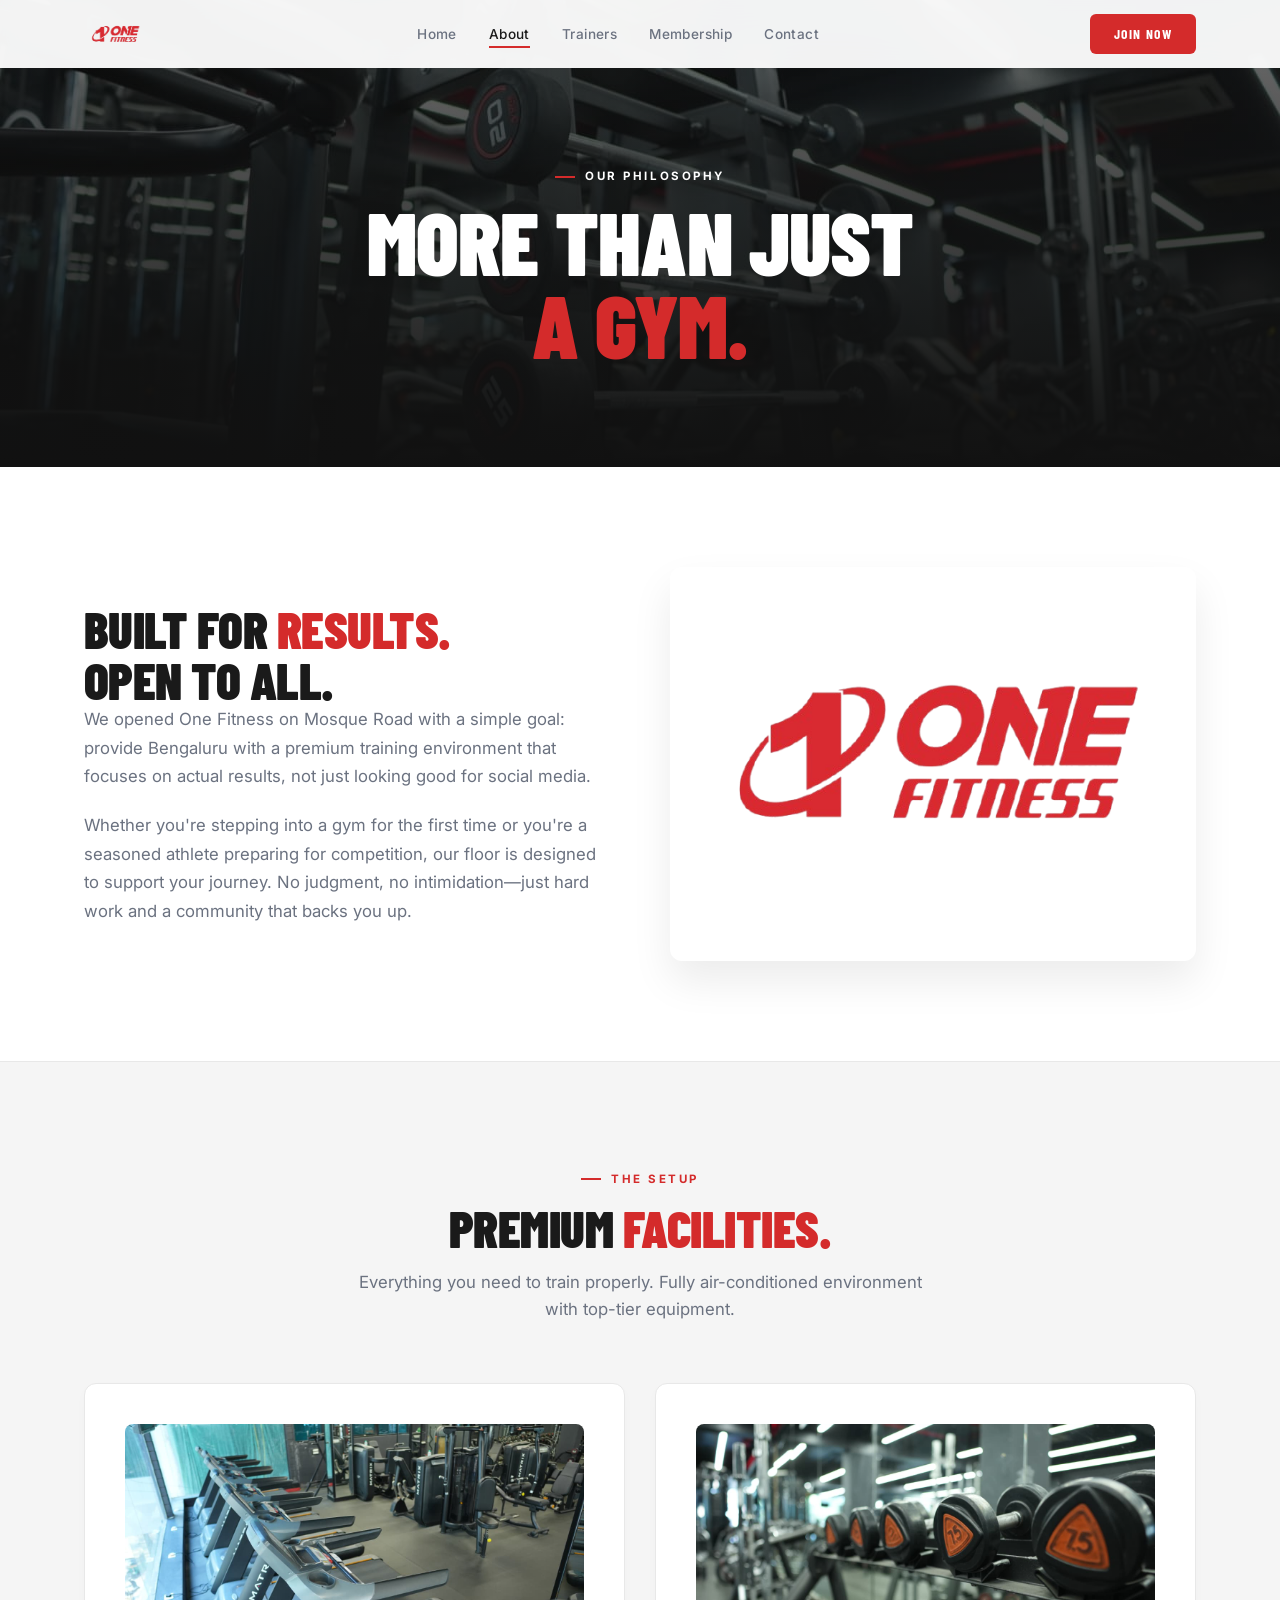
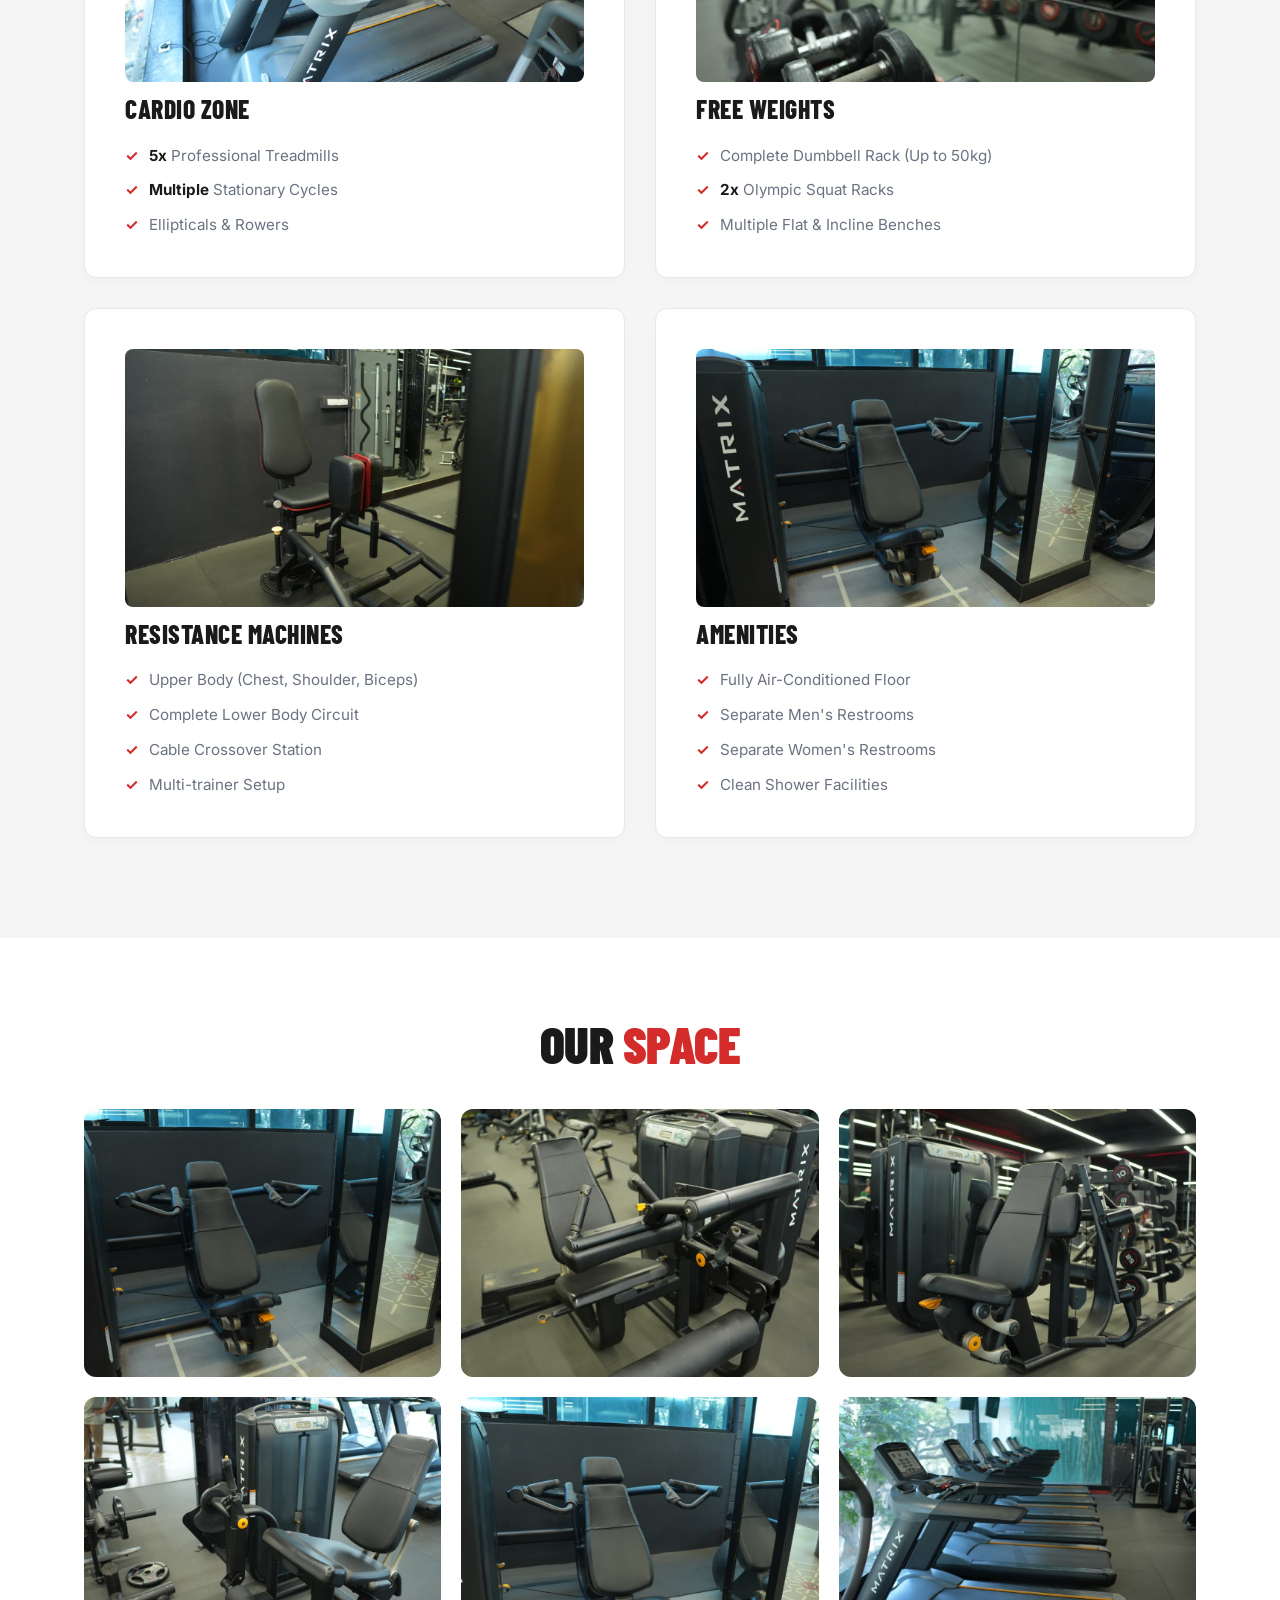
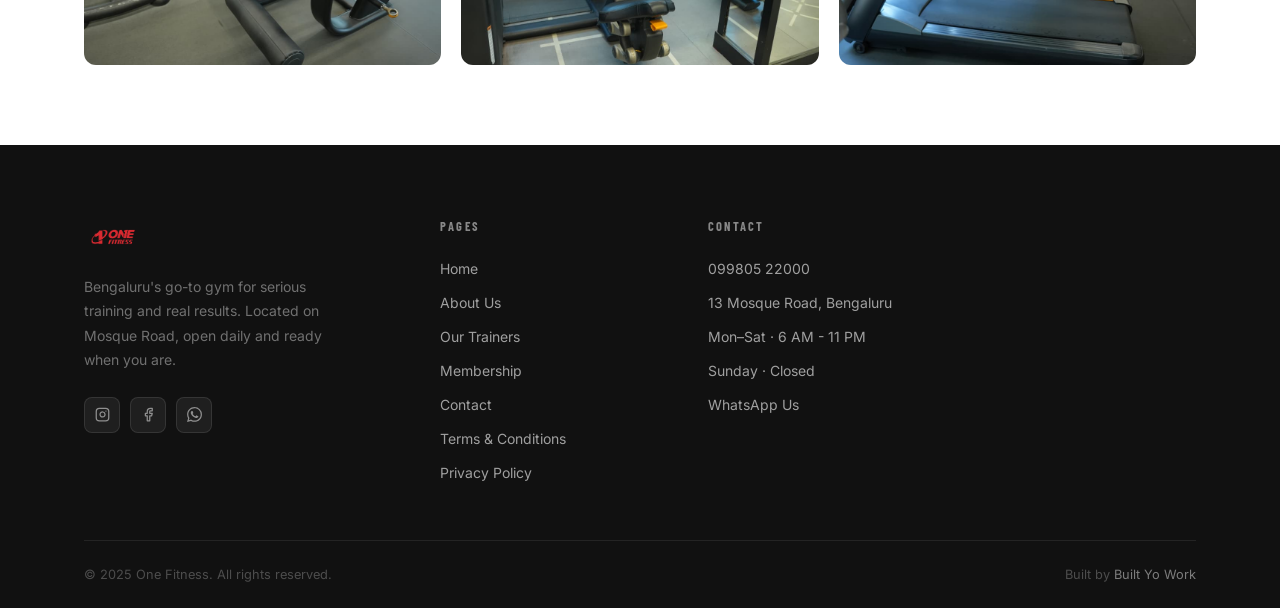
==== about.html @ 6c9a1d8f "first commit" ====
<!DOCTYPE html>
<html lang="en">
<head>
  <meta charset="UTF-8">
  <meta name="viewport" content="width=device-width, initial-scale=1.0">
  <title>About Us | One Fitness – Bengaluru</title>
  <link rel="icon" type="image/webp" href="images/logo.webp">
  <meta name="description" content="Learn more about One Fitness on Mosque Road. Explore our facilities, equipment, and philosophy.">
  
  <link rel="preconnect" href="https://fonts.googleapis.com">
  <link rel="preconnect" href="https://fonts.gstatic.com" crossorigin>
  <link href="https://fonts.googleapis.com/css2?family=Barlow+Condensed:ital,wght@0,400;0,600;0,700;0,800;0,900;1,700&family=Inter:wght@300;400;500;600;700&display=swap" rel="stylesheet">
  <link rel="stylesheet" href="style.css">
  <link rel="stylesheet" href="style_pages.css">
</head>
<body>

<!-- Header injected by components.js -->
<div id="header-root"></div>

<!-- ── PAGE HERO ──────────────────────────────────────────── -->
<section class="page-hero" aria-label="About Us Hero">
  <div class="page-hero-bg" style="background-image: url('images/hero4.jpeg');"></div>
  <div class="page-hero-scrim"></div>
  <div class="wrap page-hero-content">
    <p class="section-eyebrow reveal" style="color: #fff;">Our Philosophy</p>
    <h1 class="page-title reveal reveal-delay-1">More Than Just<br><em>A Gym.</em></h1>
  </div>
</section>

<!-- ── ABOUT INTRO ────────────────────────────────────────── -->
<section class="about-intro">
  <div class="wrap about-intro-grid">
    <div class="about-intro-text reveal">
      <h2 class="section-title">Built for <em>Results.</em><br>Open to All.</h2>
      <p>We opened One Fitness on Mosque Road with a simple goal: provide Bengaluru with a premium training environment that focuses on actual results, not just looking good for social media.</p>
      <p>Whether you're stepping into a gym for the first time or you're a seasoned athlete preparing for competition, our floor is designed to support your journey. No judgment, no intimidation—just hard work and a community that backs you up.</p>
    </div>
    <div class="about-intro-image reveal reveal-delay-1">
      <div class="image-frame">
        <img src="images/logowithoutbg.png" alt="cycle">
         
        <!-- <div style="width: 100%; height: 100%; background: var(--gray); border-radius: 12px; display:flex; align-items:center; justify-content:center; color:var(--muted);">
           [ Gym Image Placeholder ]
        </div> -->
      </div>
    </div>
  </div>
</section>

<!-- ── FACILITIES & EQUIPMENT ─────────────────────────────── -->
<section class="facilities-section">
  <div class="wrap">
    <div class="facilities-header text-center reveal">
      <p class="section-eyebrow" style="justify-content:center;">The Setup</p>
      <h2 class="section-title">Premium <em>Facilities.</em></h2>
      <p class="sub-text">Everything you need to train properly. Fully air-conditioned environment with top-tier equipment.</p>
    </div>

    <div class="equipment-grid">
      <!-- Cardio -->
      <div class="equipment-category reveal">
        <!-- <div class="eq-icon">🏃</div> -->
        <img src="images/treadmil.jpeg" alt="treadmill" style="width:100%; border-radius:8px; margin-bottom:8px;">
        <h3>Cardio Zone</h3>
        <ul class="eq-list">
          <li><strong>5x</strong> Professional Treadmills</li>
          <li><strong>Multiple</strong> Stationary Cycles</li>
          <li>Ellipticals &amp; Rowers</li>
        </ul>
      </div>

      <!-- Free Weights -->
      <div class="equipment-category reveal reveal-delay-1">
        <!-- <div class="eq-icon">🏋️</div> -->
        <img src="images/heroimg2.jpeg" alt="dumbbell" style="width:100%; border-radius:8px; margin-bottom:8px;">
        <h3>Free Weights</h3>
        <ul class="eq-list">
          <li>Complete Dumbbell Rack (Up to 50kg)</li>
          <li><strong>2x</strong> Olympic Squat Racks</li>
          <li>Multiple Flat &amp; Incline Benches</li>
        </ul>
      </div>

      <!-- Machines -->
      <div class="equipment-category reveal reveal-delay-2">
        <!-- <div class="eq-icon">⚙️</div> -->
        <img src="images/machin1.jpeg" alt="machines" style="width:100%; border-radius:8px; margin-bottom:8px;">
        <h3>Resistance Machines</h3>
        <ul class="eq-list">
          <li>Upper Body (Chest, Shoulder, Biceps)</li>
          <li>Complete Lower Body Circuit</li>
          <li>Cable Crossover Station</li>
          <li>Multi-trainer Setup</li>
        </ul>
      </div>

      <!-- Amenities -->
      <div class="equipment-category reveal reveal-delay-3">
        <!-- <div class="eq-icon">🚿</div> -->
        <img src="images/machine2.jpeg" alt="shower" style="width:100%; border-radius:8px; margin-bottom:8px;">
        <h3>Amenities</h3>
        <ul class="eq-list">
          <li>Fully Air-Conditioned Floor</li>
          <li>Separate Men's Restrooms</li>
          <li>Separate Women's Restrooms</li>
          <li>Clean Shower Facilities</li>
        </ul>
      </div>
    </div>
  </div>
</section>

<!-- ── GALLERY ────────────────────────────────────────────── -->
<section class="gallery-section">
  <div class="wrap text-center">
    <h2 class="section-title reveal">Our <em>Space</em></h2>
    <div class="gallery-grid">
       <div class="gallery-item reveal"><img src="images/machine2.jpeg" alt="Gallery Photo"></div>
       <div class="gallery-item reveal reveal-delay-1"><img src="images/machine3.jpeg" alt="Gallery Photo"></div>
       <div class="gallery-item reveal reveal-delay-2"><img src="images/machine4.jpeg" alt="Gallery Photo"></div>
       <div class="gallery-item reveal"><img src="images/machine5.jpeg" alt="Gallery Photo"></div>
       <div class="gallery-item reveal reveal-delay-1"><img src="images/WhatsApp Image 2026-04-28 at 4.18.07 PM (1).jpeg" alt="Gallery Photo"></div>
       <div class="gallery-item reveal reveal-delay-2"><img src="images/WhatsApp Image 2026-04-28 at 4.18.08 PM (3).jpeg" alt="Gallery Photo"></div>
    </div>
  </div>
</section>

<!-- Footer injected by components.js -->
<div id="footer-root"></div>

<script src="js/components.js"></script>
</body>
</html>
---- style.css ----
/* ============================================================
   ONE FITNESS — MAIN STYLESHEET
   Clean · Modern · White & Red
   ============================================================ */

/* ── Reset ──────────────────────────────────────────────────── */
*, *::before, *::after { box-sizing: border-box; margin: 0; padding: 0; }
html { scroll-behavior: smooth; -webkit-text-size-adjust: 100%; }
body {
  font-family: 'Inter', sans-serif;
  background: #fff;
  color: #1a1a1a;
  font-size: 16px;
  line-height: 1.5;
  -webkit-font-smoothing: antialiased;
  overflow-x: hidden;
}
img { display: block; max-width: 100%; height: auto; }
a   { color: inherit; text-decoration: none; }

/* ── Design Tokens ──────────────────────────────────────────── */
:root {
  --red:       #D42B2B;
  --red-dark:  #A41E1E;
  --red-light: #FFEAEA;
  --red-muted: rgba(212,43,43,0.08);
  --black:     #111111;
  --dark:      #1A1A1A;
  --gray:      #F5F5F5;
  --border:    #E8E8E8;
  --text:      #1A1A1A;
  --muted:     #6B7280;
  --white:     #FFFFFF;
  --g: clamp(20px, 5vw, 64px);
}

/* ── Utility ────────────────────────────────────────────────── */
.wrap {
  max-width: 1240px;
  margin-inline: auto;
  padding-inline: var(--g);
}

.section-eyebrow {
  display: inline-flex;
  align-items: center;
  gap: 10px;
  font-size: 0.72rem;
  font-weight: 700;
  letter-spacing: 0.22em;
  text-transform: uppercase;
  color: var(--red);
  margin-bottom: 14px;
}
.section-eyebrow::before {
  content: '';
  display: block;
  width: 20px; height: 2px;
  background: var(--red);
  flex-shrink: 0;
}

.section-title {
  font-family: 'Barlow Condensed', sans-serif;
  font-size: clamp(2rem, 4.5vw, 3.2rem);
  font-weight: 900;
  text-transform: uppercase;
  line-height: 1;
  letter-spacing: -0.01em;
  color: var(--dark);
}
.section-title em {
  font-style: normal;
  color: var(--red);
}

/* ── Buttons ─────────────────────────────────────────────────── */
.btn-primary {
  display: inline-flex;
  align-items: center;
  gap: 8px;
  background: var(--red);
  color: #fff;
  font-family: 'Barlow Condensed', sans-serif;
  font-size: 0.95rem;
  font-weight: 700;
  letter-spacing: 0.1em;
  text-transform: uppercase;
  padding: 14px 34px;
  border-radius: 6px;
  border: none;
  cursor: pointer;
  transition: background 0.2s, transform 0.15s, box-shadow 0.2s;
}
.btn-primary:hover {
  background: var(--red-dark);
  transform: translateY(-2px);
  box-shadow: 0 8px 24px rgba(212,43,43,0.3);
}

.btn-outline {
  display: inline-flex;
  align-items: center;
  gap: 8px;
  background: transparent;
  color: var(--dark);
  font-family: 'Barlow Condensed', sans-serif;
  font-size: 0.95rem;
  font-weight: 700;
  letter-spacing: 0.1em;
  text-transform: uppercase;
  padding: 13px 32px;
  border-radius: 6px;
  border: 2px solid var(--border);
  cursor: pointer;
  transition: border-color 0.2s, color 0.2s, transform 0.15s;
}
.btn-outline:hover {
  border-color: var(--dark);
  transform: translateY(-2px);
}

.btn-outline-white {
  display: inline-flex;
  align-items: center;
  gap: 8px;
  background: transparent;
  color: #fff;
  font-family: 'Barlow Condensed', sans-serif;
  font-size: 0.95rem;
  font-weight: 700;
  letter-spacing: 0.1em;
  text-transform: uppercase;
  padding: 13px 32px;
  border-radius: 6px;
  border: 2px solid rgba(255,255,255,0.4);
  cursor: pointer;
  transition: border-color 0.2s, background 0.2s, transform 0.15s;
}
.btn-outline-white:hover {
  border-color: #fff;
  background: rgba(255,255,255,0.1);
  transform: translateY(-2px);
}

/* ══════════════════════════════════════════════════════════════
   HEADER / NAV
══════════════════════════════════════════════════════════════ */
.site-header {
  position: fixed;
  top: 0; left: 0; right: 0;
  z-index: 100;
  height: 68px;
  background: rgba(255,255,255,0.95);
  backdrop-filter: blur(16px);
  -webkit-backdrop-filter: blur(16px);
  border-bottom: 1px solid transparent;
  transition: border-color 0.3s, box-shadow 0.3s;
}
.site-header.scrolled {
  border-bottom-color: var(--border);
  box-shadow: 0 2px 20px rgba(0,0,0,0.06);
}

.nav-inner {
  display: flex;
  align-items: center;
  height: 68px;
  gap: 40px;
}

.logo-wrap {
  display: flex;
  align-items: center;
  text-decoration: none;
  flex-shrink: 0;
}
.logo-wrap img {
  height: 44px;
  width: auto;
}
/* Fallback text logo if image missing */
.logo-text {
  font-family: 'Barlow Condensed', sans-serif;
  font-size: 1.5rem;
  font-weight: 900;
  letter-spacing: 0.04em;
  text-transform: uppercase;
  color: var(--dark);
}
.logo-text span { color: var(--red); }

.nav-links {
  display: flex;
  align-items: center;
  gap: 32px;
  flex: 1;
  justify-content: center;
}
.nav-links a {
  font-size: 0.85rem;
  font-weight: 500;
  color: var(--muted);
  letter-spacing: 0.03em;
  transition: color 0.2s;
  position: relative;
}
.nav-links a::after {
  content: '';
  position: absolute;
  bottom: -4px; left: 0; right: 0;
  height: 2px;
  background: var(--red);
  transform: scaleX(0);
  transform-origin: center;
  transition: transform 0.25s;
}
.nav-links a:hover,
.nav-links a.active { color: var(--dark); }
.nav-links a.active::after,
.nav-links a:hover::after { transform: scaleX(1); }

.nav-cta {
  flex-shrink: 0;
  font-size: 0.85rem;
  padding: 10px 24px;
}

/* Hamburger */
.hamburger {
  display: none;
  flex-direction: column;
  gap: 5px;
  background: none;
  border: none;
  cursor: pointer;
  padding: 6px;
  margin-left: auto;
}
.hamburger span {
  display: block;
  width: 24px; height: 2px;
  background: var(--dark);
  border-radius: 2px;
  transition: transform 0.3s, opacity 0.3s;
}
.hamburger.open span:nth-child(1) { transform: translateY(7px) rotate(45deg); }
.hamburger.open span:nth-child(2) { opacity: 0; transform: scaleX(0); }
.hamburger.open span:nth-child(3) { transform: translateY(-7px) rotate(-45deg); }

/* Mobile menu */
.mobile-menu {
  position: fixed;
  inset: 68px 0 0 0;
  background: #fff;
  z-index: 99;
  display: flex;
  flex-direction: column;
  padding: 32px var(--g);
  gap: 0;
  transform: translateX(100%);
  transition: transform 0.35s cubic-bezier(0.4,0,0.2,1);
  border-top: 1px solid var(--border);
}
.mobile-menu.open { transform: translateX(0); }

.mobile-menu a {
  font-family: 'Barlow Condensed', sans-serif;
  font-size: 2rem;
  font-weight: 800;
  letter-spacing: 0.05em;
  text-transform: uppercase;
  color: var(--dark);
  padding: 14px 0;
  border-bottom: 1px solid var(--border);
  transition: color 0.2s;
}
.mobile-menu a:hover { color: var(--red); }
.mobile-menu a:last-child { border-bottom: none; }
.mobile-menu .mob-cta {
  margin-top: 24px;
  align-self: flex-start;
  border: none;
}

/* ══════════════════════════════════════════════════════════════
   HERO — IMAGE SLIDER
══════════════════════════════════════════════════════════════ */
.hero {
  position: relative;
  height: 100svh;
  min-height: 580px;
  overflow: hidden;
}

/* Slides */
.hero-slides {
  position: absolute;
  inset: 0;
}
.hero-slide {
  position: absolute;
  inset: 0;
  opacity: 0;
  transition: opacity 1.2s ease;
  will-change: opacity;
}
.hero-slide.active { opacity: 1; }

/* Placeholder slide backgrounds (replace with real images) */
.hero-slide:nth-child(1) { background: linear-gradient(135deg, #1a0a0a 0%, #3d1515 50%, #1a0a0a 100%); }
.hero-slide:nth-child(2) { background: linear-gradient(135deg, #0a0a1a 0%, #151535 50%, #1a0a0a 100%); }
.hero-slide:nth-child(3) { background: linear-gradient(135deg, #0a1a0a 0%, #152515 50%, #0a1a0a 100%); }

/* When you have real photos, add them like this:
   .hero-slide:nth-child(1) { background-image: url('../images/gym-1.jpg'); background-size: cover; background-position: center; }
*/
.hero-slide img {
  width: 100%; height: 100%;
  object-fit: cover;
  object-position: center;
  display: block;
}

/* Scrim */
.hero-scrim {
  position: absolute;
  inset: 0;
  background: linear-gradient(
    to right,
    rgba(10,10,10,0.75) 0%,
    rgba(10,10,10,0.45) 50%,
    rgba(10,10,10,0.2) 100%
  );
  z-index: 1;
}
/* Bottom fade */
.hero-scrim::after {
  content: '';
  position: absolute;
  bottom: 0; left: 0; right: 0;
  height: 200px;
  background: linear-gradient(to top, rgba(10,10,10,0.6), transparent);
}

/* Content */
.hero-content {
  position: absolute;
  inset: 0;
  z-index: 2;
  display: flex;
  flex-direction: column;
  justify-content: center;
  padding: 0 var(--g);
  padding-top: 68px;
  max-width: 780px;
}

.hero-eyebrow {
  font-size: 0.72rem;
  font-weight: 700;
  letter-spacing: 0.22em;
  text-transform: uppercase;
  color: var(--red);
  margin-bottom: 18px;
  display: flex;
  align-items: center;
  gap: 10px;
  opacity: 0;
  animation: fadeUp 0.7s 0.4s ease forwards;
}
.hero-eyebrow span {
  display: block;
  width: 20px; height: 2px;
  background: var(--red);
}

.hero-h1 {
  font-family: 'Barlow Condensed', sans-serif;
  font-size: clamp(3rem, 8.5vw, 6.5rem);
  font-weight: 900;
  line-height: 0.93;
  text-transform: uppercase;
  letter-spacing: -0.01em;
  color: #fff;
  margin-bottom: 24px;
  opacity: 0;
  animation: fadeUp 0.8s 0.6s ease forwards;
}
.hero-h1 em {
  font-style: normal;
  color: var(--red);
}

.hero-sub {
  font-size: 1rem;
  color: rgba(255,255,255,0.7);
  max-width: 400px;
  line-height: 1.7;
  margin-bottom: 36px;
  opacity: 0;
  animation: fadeUp 0.8s 0.8s ease forwards;
}

.hero-actions {
  display: flex;
  gap: 14px;
  flex-wrap: wrap;
  opacity: 0;
  animation: fadeUp 0.8s 1s ease forwards;
}

/* Slide controls */
.hero-controls {
  position: absolute;
  bottom: 36px;
  left: 50%;
  transform: translateX(-50%);
  z-index: 3;
  display: flex;
  gap: 10px;
  align-items: center;
}
.hero-dot {
  width: 8px; height: 8px;
  border-radius: 50%;
  background: rgba(255,255,255,0.35);
  border: none;
  cursor: pointer;
  padding: 0;
  transition: background 0.3s, transform 0.3s, width 0.3s;
}
.hero-dot.active {
  background: var(--red);
  width: 28px;
  border-radius: 4px;
}

/* Slide arrows */
.hero-arrow {
  position: absolute;
  top: 50%;
  transform: translateY(-50%);
  z-index: 3;
  width: 48px; height: 48px;
  background: rgba(255,255,255,0.1);
  border: 1px solid rgba(255,255,255,0.2);
  border-radius: 50%;
  backdrop-filter: blur(8px);
  cursor: pointer;
  display: flex;
  align-items: center;
  justify-content: center;
  transition: background 0.2s, border-color 0.2s;
  color: #fff;
}
.hero-arrow:hover { background: var(--red); border-color: var(--red); }
.hero-arrow.prev { left: 24px; }
.hero-arrow.next { right: 24px; }

/* Slide counter */
.hero-counter {
  position: absolute;
  bottom: 36px;
  right: var(--g);
  z-index: 3;
  font-family: 'Barlow Condensed', sans-serif;
  font-size: 0.9rem;
  font-weight: 700;
  color: rgba(255,255,255,0.45);
  letter-spacing: 0.1em;
  opacity: 0;
  animation: fadeIn 1s 1.2s ease forwards;
}
.hero-counter .current { color: #fff; font-size: 1.3rem; }

/* Open badge */
.hero-badge {
  position: absolute;
  bottom: 36px;
  left: var(--g);
  z-index: 3;
  display: flex;
  align-items: center;
  gap: 8px;
  opacity: 0;
  animation: fadeIn 1s 1.2s ease forwards;
}
.badge-dot {
  width: 8px; height: 8px;
  background: #22C55E;
  border-radius: 50%;
  animation: pulse-green 2.2s infinite;
}
@keyframes pulse-green {
  0%,100% { box-shadow: 0 0 0 0 rgba(34,197,94,0.5); }
  50%      { box-shadow: 0 0 0 7px rgba(34,197,94,0); }
}
.hero-badge span {
  font-size: 0.78rem;
  color: rgba(255,255,255,0.6);
  letter-spacing: 0.03em;
}
.hero-badge strong { color: #fff; font-weight: 500; }

/* Animations */
@keyframes fadeUp {
  from { opacity: 0; transform: translateY(20px); }
  to   { opacity: 1; transform: translateY(0); }
}
@keyframes fadeIn {
  from { opacity: 0; }
  to   { opacity: 1; }
}

/* ══════════════════════════════════════════════════════════════
   STATS BAR
══════════════════════════════════════════════════════════════ */
.stats-bar {
  background: var(--red);
  padding: 0;
}
.stats-inner {
  display: grid;
  grid-template-columns: repeat(4, 1fr);
}
.stat-item {
  padding: 44px 20px;
  text-align: center;
  border-right: 1px solid rgba(255,255,255,0.18);
  position: relative;
  overflow: hidden;
}
.stat-item::before {
  content: '';
  position: absolute;
  inset: 0;
  background: rgba(255,255,255,0);
  transition: background 0.3s;
}
.stat-item:hover::before { background: rgba(255,255,255,0.06); }
.stat-item:last-child { border-right: none; }

.stat-number {
  font-family: 'Barlow Condensed', sans-serif;
  font-size: clamp(2.4rem, 4.5vw, 3.4rem);
  font-weight: 900;
  color: #fff;
  line-height: 1;
  letter-spacing: -0.02em;
  display: flex;
  align-items: baseline;
  justify-content: center;
  gap: 2px;
}
.stat-suffix { font-size: 1.4rem; font-weight: 700; }
.stat-label {
  font-size: 0.72rem;
  font-weight: 600;
  letter-spacing: 0.18em;
  text-transform: uppercase;
  color: rgba(255,255,255,0.65);
  margin-top: 8px;
}

/* ══════════════════════════════════════════════════════════════
   ABOUT
══════════════════════════════════════════════════════════════ */
.about-section {
  padding: 100px 0;
  background: #fff;
}
.about-grid {
  display: grid;
  grid-template-columns: 1fr 1fr;
  gap: 80px;
  align-items: center;
}

.about-text .section-title {
  margin-bottom: 24px;
}
.about-body {
  display: flex;
  flex-direction: column;
  gap: 16px;
  margin-bottom: 32px;
}
.about-body p {
  font-size: 0.95rem;
  line-height: 1.8;
  color: var(--muted);
}

.feature-pills {
  display: flex;
  flex-wrap: wrap;
  gap: 10px;
  margin-bottom: 36px;
}
.pill {
  display: inline-flex;
  align-items: center;
  gap: 6px;
  background: var(--gray);
  border: 1px solid var(--border);
  color: var(--dark);
  font-size: 0.82rem;
  font-weight: 500;
  padding: 8px 16px;
  border-radius: 100px;
  transition: border-color 0.2s, background 0.2s;
}
.pill:hover { border-color: var(--red); background: var(--red-light); }

/* About cards */
.about-cards {
  display: grid;
  grid-template-columns: 1fr 1fr;
  gap: 16px;
}
.about-card {
  background: var(--gray);
  border: 1px solid var(--border);
  border-radius: 12px;
  padding: 28px 24px;
  transition: border-color 0.25s, transform 0.25s, box-shadow 0.25s;
}
.about-card:hover {
  border-color: var(--red);
  transform: translateY(-3px);
  box-shadow: 0 12px 32px rgba(212,43,43,0.08);
}
.about-card-icon {
  width: 44px; height: 44px;
  background: var(--red-muted);
  border-radius: 10px;
  display: flex;
  align-items: center;
  justify-content: center;
  font-size: 1.25rem;
  margin-bottom: 16px;
  border: 1px solid rgba(212,43,43,0.15);
}
.about-card h4 {
  font-family: 'Barlow Condensed', sans-serif;
  font-size: 1rem;
  font-weight: 800;
  text-transform: uppercase;
  letter-spacing: 0.06em;
  color: var(--dark);
  margin-bottom: 6px;
}
.about-card p {
  font-size: 0.82rem;
  color: var(--muted);
  line-height: 1.55;
}

/* ══════════════════════════════════════════════════════════════
   PROGRAMS STRIP
══════════════════════════════════════════════════════════════ */
.programs-strip {
  background: var(--gray);
  border-top: 1px solid var(--border);
  border-bottom: 1px solid var(--border);
  padding: 80px 0;
}
.programs-header {
  display: flex;
  justify-content: space-between;
  align-items: flex-end;
  margin-bottom: 48px;
  flex-wrap: wrap;
  gap: 16px;
}
.programs-grid {
  display: grid;
  grid-template-columns: repeat(3, 1fr);
  gap: 20px;
}
.program-card {
  background: #fff;
  border: 1px solid var(--border);
  border-radius: 12px;
  padding: 36px 28px;
  position: relative;
  overflow: hidden;
  transition: border-color 0.25s, transform 0.25s, box-shadow 0.25s;
  cursor: default;
}
.program-card::before {
  content: '';
  position: absolute;
  top: 0; left: 0; right: 0;
  height: 3px;
  background: var(--red);
  transform: scaleX(0);
  transform-origin: left;
  transition: transform 0.3s;
}
.program-card:hover {
  border-color: rgba(212,43,43,0.3);
  transform: translateY(-4px);
  box-shadow: 0 16px 40px rgba(0,0,0,0.08);
}
.program-card:hover::before { transform: scaleX(1); }
.program-icon {
  font-size: 2rem;
  margin-bottom: 20px;
  display: block;
}
.program-card h3 {
  font-family: 'Barlow Condensed', sans-serif;
  font-size: 1.25rem;
  font-weight: 800;
  text-transform: uppercase;
  letter-spacing: 0.06em;
  color: var(--dark);
  margin-bottom: 10px;
}
.program-card p {
  font-size: 0.87rem;
  color: var(--muted);
  line-height: 1.6;
}

/* ══════════════════════════════════════════════════════════════
   TESTIMONIALS
══════════════════════════════════════════════════════════════ */
.testimonials-section {
  padding: 100px 0;
  background: #fff;
}
.testimonials-header {
  display: flex;
  justify-content: space-between;
  align-items: flex-end;
  margin-bottom: 52px;
  flex-wrap: wrap;
  gap: 20px;
}
.testimonials-grid {
  display: grid;
  grid-template-columns: repeat(3, 1fr);
  gap: 20px;
}
.tcard {
  background: var(--gray);
  border: 1px solid var(--border);
  border-radius: 12px;
  padding: 32px;
  transition: border-color 0.25s, transform 0.25s, box-shadow 0.25s;
}
.tcard:hover {
  border-color: rgba(212,43,43,0.3);
  transform: translateY(-4px);
  box-shadow: 0 16px 40px rgba(0,0,0,0.07);
}
.tcard-stars {
  color: var(--red);
  font-size: 0.95rem;
  letter-spacing: 3px;
  margin-bottom: 16px;
}
.tcard-text {
  font-size: 0.92rem;
  color: #555;
  line-height: 1.75;
  margin-bottom: 24px;
  font-style: italic;
}
.tcard-author {
  display: flex;
  align-items: center;
  gap: 12px;
}
.tcard-avatar {
  width: 42px; height: 42px;
  border-radius: 50%;
  background: var(--red-muted);
  border: 2px solid rgba(212,43,43,0.2);
  display: flex;
  align-items: center;
  justify-content: center;
  font-family: 'Barlow Condensed', sans-serif;
  font-weight: 900;
  font-size: 0.95rem;
  color: var(--red);
  flex-shrink: 0;
}
.tcard-name { font-weight: 600; font-size: 0.9rem; color: var(--dark); }
.tcard-meta { font-size: 0.76rem; color: var(--muted); margin-top: 2px; }

/* ══════════════════════════════════════════════════════════════
   CTA BANNER
══════════════════════════════════════════════════════════════ */
.cta-banner {
  background: var(--red);
  padding: 90px 0;
  text-align: center;
  position: relative;
  overflow: hidden;
}
.cta-banner::before {
  content: '';
  position: absolute;
  top: -40%;
  left: -10%;
  width: 50%;
  height: 200%;
  background: rgba(255,255,255,0.04);
  transform: rotate(-12deg);
  pointer-events: none;
}
.cta-banner::after {
  content: '';
  position: absolute;
  top: -40%;
  right: -10%;
  width: 40%;
  height: 200%;
  background: rgba(255,255,255,0.04);
  transform: rotate(-12deg);
  pointer-events: none;
}
.cta-banner .section-eyebrow {
  color: rgba(255,255,255,0.7);
  justify-content: center;
}
.cta-banner .section-eyebrow::before { background: rgba(255,255,255,0.5); }
.cta-banner .section-title { color: #fff; margin-bottom: 16px; }
.cta-banner p {
  color: rgba(255,255,255,0.75);
  max-width: 440px;
  margin: 0 auto 36px;
  line-height: 1.7;
  font-size: 0.97rem;
}
.cta-actions {
  display: flex;
  justify-content: center;
  gap: 14px;
  flex-wrap: wrap;
  position: relative;
  z-index: 1;
}
.btn-white {
  display: inline-flex;
  align-items: center;
  gap: 8px;
  background: #fff;
  color: var(--red);
  font-family: 'Barlow Condensed', sans-serif;
  font-size: 0.95rem;
  font-weight: 700;
  letter-spacing: 0.1em;
  text-transform: uppercase;
  padding: 14px 34px;
  border-radius: 6px;
  border: none;
  cursor: pointer;
  transition: transform 0.15s, box-shadow 0.2s;
}
.btn-white:hover {
  transform: translateY(-2px);
  box-shadow: 0 8px 24px rgba(0,0,0,0.2);
}

/* ══════════════════════════════════════════════════════════════
   CONTACT STRIP
══════════════════════════════════════════════════════════════ */
.contact-strip {
  background: var(--gray);
  border-top: 1px solid var(--border);
  border-bottom: 1px solid var(--border);
  padding: 56px 0;
}
.contact-grid {
  display: grid;
  grid-template-columns: repeat(3, 1fr);
  gap: 0;
}
.contact-item {
  display: flex;
  align-items: center;
  gap: 18px;
  padding: 0 32px;
  border-right: 1px solid var(--border);
}
.contact-item:first-child { padding-left: 0; }
.contact-item:last-child  { border-right: none; }
.contact-icon {
  width: 50px; height: 50px;
  background: #fff;
  border-radius: 10px;
  border: 1px solid var(--border);
  display: flex;
  align-items: center;
  justify-content: center;
  font-size: 1.2rem;
  flex-shrink: 0;
  box-shadow: 0 2px 8px rgba(0,0,0,0.04);
}
.contact-label {
  font-size: 0.68rem;
  text-transform: uppercase;
  letter-spacing: 0.16em;
  font-weight: 700;
  color: var(--muted);
  margin-bottom: 4px;
}
.contact-value {
  font-size: 0.95rem;
  font-weight: 600;
  color: var(--dark);
}
.contact-value a {
  color: var(--dark);
  transition: color 0.2s;
}
.contact-value a:hover { color: var(--red); }

/* ══════════════════════════════════════════════════════════════
   FOOTER
══════════════════════════════════════════════════════════════ */
.site-footer {
  background: var(--black);
  padding: 72px 0 0;
}
.footer-top {
  display: grid;
  grid-template-columns: 1.4fr 1fr 1fr 1fr;
  gap: 48px;
  padding-bottom: 56px;
  border-bottom: 1px solid rgba(255,255,255,0.08);
}
.footer-brand img { height: 40px; margin-bottom: 18px; }
.footer-logo-text {
  font-family: 'Barlow Condensed', sans-serif;
  font-size: 1.6rem;
  font-weight: 900;
  color: #fff;
  letter-spacing: 0.04em;
  text-transform: uppercase;
  margin-bottom: 18px;
  display: block;
}
.footer-logo-text span { color: var(--red); }
.footer-brand p {
  font-size: 0.875rem;
  color: rgba(255,255,255,0.4);
  line-height: 1.75;
  max-width: 240px;
  margin-bottom: 24px;
}
.social-row { display: flex; gap: 10px; }
.social-btn {
  width: 36px; height: 36px;
  background: rgba(255,255,255,0.06);
  border: 1px solid rgba(255,255,255,0.1);
  border-radius: 8px;
  display: flex;
  align-items: center;
  justify-content: center;
  color: rgba(255,255,255,0.5);
  transition: background 0.2s, border-color 0.2s, color 0.2s;
}
.social-btn:hover { background: var(--red); border-color: var(--red); color: #fff; }

.footer-col h6 {
  font-family: 'Barlow Condensed', sans-serif;
  font-size: 0.78rem;
  font-weight: 700;
  letter-spacing: 0.18em;
  text-transform: uppercase;
  color: rgba(255,255,255,0.5);
  margin-bottom: 20px;
}
.footer-col ul {
  list-style: none;
  display: flex;
  flex-direction: column;
  gap: 10px;
}
.footer-col ul li a {
  font-size: 0.875rem;
  color: rgba(255,255,255,0.6);
  transition: color 0.2s;
}
.footer-col ul li a:hover { color: #fff; }

.footer-bottom {
  padding: 24px 0;
  display: flex;
  justify-content: space-between;
  align-items: center;
  flex-wrap: wrap;
  gap: 12px;
}
.footer-bottom p {
  font-size: 0.8rem;
  color: rgba(255,255,255,0.25);
}
.footer-bottom a {
  color: rgba(255,255,255,0.45);
  transition: color 0.2s;
}
.footer-bottom a:hover { color: #fff; }

/* ══════════════════════════════════════════════════════════════
   REVEAL ANIMATIONS
══════════════════════════════════════════════════════════════ */
.reveal {
  opacity: 0;
  transform: translateY(24px);
  transition: opacity 0.65s ease, transform 0.65s ease;
}
.reveal.visible { opacity: 1; transform: translateY(0); }
.reveal-delay-1 { transition-delay: 0.1s; }
.reveal-delay-2 { transition-delay: 0.2s; }
.reveal-delay-3 { transition-delay: 0.3s; }
.reveal-delay-4 { transition-delay: 0.4s; }
.reveal-delay-5 { transition-delay: 0.5s; }

/* ══════════════════════════════════════════════════════════════
   RESPONSIVE — TABLET ≤ 900px
══════════════════════════════════════════════════════════════ */
@media (max-width: 900px) {
  .nav-links, .nav-cta { display: none; }
  .hamburger { display: flex; }

  .stats-inner { grid-template-columns: repeat(2, 1fr); }
  .stat-item:nth-child(2) { border-right: none; }
  .stat-item:nth-child(3) {
    border-top: 1px solid rgba(255,255,255,0.18);
    border-right: 1px solid rgba(255,255,255,0.18);
  }
  .stat-item:nth-child(4) { border-top: 1px solid rgba(255,255,255,0.18); }

  .about-grid { grid-template-columns: 1fr; gap: 48px; }
  .about-cards { grid-template-columns: 1fr 1fr; }

  .programs-grid { grid-template-columns: 1fr 1fr; }

  .testimonials-grid { grid-template-columns: 1fr; }

  .contact-grid {
    grid-template-columns: 1fr;
    gap: 0;
  }
  .contact-item {
    padding: 20px 0;
    border-right: none;
    border-bottom: 1px solid var(--border);
  }
  .contact-item:last-child { border-bottom: none; }

  .footer-top { grid-template-columns: 1fr 1fr; gap: 36px; }
  .footer-brand { grid-column: 1 / -1; }

  .hero-arrow { display: none; }
}

/* ══════════════════════════════════════════════════════════════
   RESPONSIVE — MOBILE ≤ 560px
══════════════════════════════════════════════════════════════ */
@media (max-width: 560px) {
  .hero-h1 { font-size: 2.8rem; }
  .hero-actions { flex-direction: column; align-items: flex-start; }

  .about-cards { grid-template-columns: 1fr; }
  .programs-grid { grid-template-columns: 1fr; }
  .programs-header { flex-direction: column; align-items: flex-start; }

  .testimonials-header { flex-direction: column; align-items: flex-start; }

  .footer-top { grid-template-columns: 1fr; }
  .footer-bottom { flex-direction: column; text-align: center; gap: 8px; }
}

/* ══════════════════════════════════════════════════════════════
   REDUCED MOTION
══════════════════════════════════════════════════════════════ */
@media (prefers-reduced-motion: reduce) {
  *, *::before, *::after {
    animation-duration: 0.01ms !important;
    transition-duration: 0.01ms !important;
  }
}
---- style_pages.css ----
/* ============================================================
   PAGE-SPECIFIC STYLES (Appended)
   ============================================================ */

/* ── Utilities ──────────────────────────────────────────────── */
.text-center { text-align: center; }
.sub-text { font-size: 1.05rem; color: var(--muted); line-height: 1.6; }

/* ── Page Hero (Shared for internal pages) ──────────────────── */
.page-hero {
  position: relative;
  padding: 160px 0 100px;
  background: var(--black);
  overflow: hidden;
}
.page-hero-bg {
  position: absolute;
  inset: 0;
  background-size: cover;
  background-position: center 30%;
  opacity: 0.4;
}
.page-hero-scrim {
  position: absolute;
  inset: 0;
  background: linear-gradient(to top, var(--black) 0%, transparent 100%);
}
.page-hero-content {
  position: relative;
  z-index: 2;
  text-align: center;
}
.page-title {
  font-family: 'Barlow Condensed', sans-serif;
  font-size: clamp(3.5rem, 8vw, 5.5rem);
  font-weight: 900;
  color: #fff;
  text-transform: uppercase;
  line-height: 0.95;
  letter-spacing: -0.01em;
}
.page-title em { color: var(--red); font-style: normal; }

/* ── About: Intro ───────────────────────────────────────────── */
.about-intro { padding: 100px 0; background: #fff; }
.about-intro-grid {
  display: grid;
  grid-template-columns: 1fr 1fr;
  gap: 60px;
  align-items: center;
}
.about-intro-text p {
  font-size: 1.05rem;
  color: var(--muted);
  line-height: 1.7;
  margin-bottom: 20px;
}
.about-intro-text p:last-child { margin-bottom: 0; }
.image-frame {
  width: 100%;
  aspect-ratio: 4/3;
  border-radius: 12px;
  overflow: hidden;
  box-shadow: 0 20px 40px rgba(0,0,0,0.08);
}

/* ── About: Facilities ──────────────────────────────────────── */
.facilities-section {
  padding: 100px 0;
  background: var(--gray);
  border-top: 1px solid var(--border);
}
.facilities-header { margin-bottom: 60px; }
.facilities-header p.sub-text { max-width: 600px; margin: 16px auto 0; }

.equipment-grid {
  display: grid;
  grid-template-columns: repeat(2, 1fr);
  gap: 30px;
}
.equipment-category {
  background: #fff;
  padding: 40px;
  border-radius: 12px;
  border: 1px solid var(--border);
  box-shadow: 0 4px 12px rgba(0,0,0,0.02);
  transition: transform 0.25s, box-shadow 0.25s;
}
.equipment-category:hover {
  transform: translateY(-4px);
  box-shadow: 0 12px 32px rgba(0,0,0,0.06);
}
.eq-icon {
  font-size: 2.4rem;
  margin-bottom: 20px;
}
.equipment-category h3 {
  font-family: 'Barlow Condensed', sans-serif;
  font-size: 1.6rem;
  font-weight: 800;
  text-transform: uppercase;
  color: var(--dark);
  margin-bottom: 16px;
  letter-spacing: 0.02em;
}
.eq-list {
  list-style: none;
  display: flex;
  flex-direction: column;
  gap: 12px;
}
.eq-list li {
  position: relative;
  padding-left: 24px;
  color: var(--muted);
  font-size: 0.95rem;
  line-height: 1.5;
}
.eq-list li::before {
  content: '✓';
  position: absolute;
  left: 0; top: 0;
  color: var(--red);
  font-weight: bold;
}
.eq-list li strong { color: var(--dark); }

/* ── Trainers: Grid ─────────────────────────────────────────── */
.trainers-section { padding: 100px 0; background: #fff; }
.trainers-grid {
  display: grid;
  grid-template-columns: repeat(3, 1fr);
  gap: 30px;
}
.trainer-card {
  background: var(--gray);
  border: 1px solid var(--border);
  border-radius: 12px;
  overflow: hidden;
  transition: transform 0.25s, box-shadow 0.25s;
}
.trainer-card:hover {
  transform: translateY(-6px);
  box-shadow: 0 16px 40px rgba(0,0,0,0.08);
}
.trainer-img {
  width: 100%;
  aspect-ratio: 1/1;
  background: #E0E0E0;
  position: relative;
}
.placeholder-img {
  position: absolute;
  inset: 0;
  display: flex;
  align-items: center;
  justify-content: center;
  color: var(--muted);
  font-weight: 500;
}
.trainer-info { padding: 24px; }
.trainer-info h3 {
  font-family: 'Barlow Condensed', sans-serif;
  font-size: 1.5rem;
  font-weight: 800;
  text-transform: uppercase;
  color: var(--dark);
  margin-bottom: 4px;
}
.trainer-role {
  font-size: 0.85rem;
  font-weight: 600;
  color: var(--red);
  text-transform: uppercase;
  letter-spacing: 0.05em;
  margin-bottom: 16px;
}
.trainer-certs {
  display: flex;
  flex-wrap: wrap;
  gap: 8px;
  margin-bottom: 16px;
}
.trainer-certs span {
  font-size: 0.72rem;
  font-weight: 600;
  background: #fff;
  border: 1px solid var(--border);
  padding: 4px 10px;
  border-radius: 4px;
  color: var(--dark);
}
.trainer-bio {
  font-size: 0.9rem;
  color: var(--muted);
  line-height: 1.6;
}

.support-card {
  max-width: 600px;
  margin: 0 auto;
  background: #fff;
  border-color: var(--red-muted);
}

/* ── Membership: Flip Cards ─────────────────────────────────── */
.membership-section { padding: 100px 0; background: var(--gray); }
.membership-grid {
  display: grid;
  grid-template-columns: repeat(3, 1fr);
  gap: 30px;
  max-width: 1100px;
  margin: 0 auto;
}
.flip-card {
  perspective: 1000px;
  cursor: pointer;
  min-height: 420px;
}
.flip-card-inner {
  position: relative;
  width: 100%;
  height: 100%;
  transition: transform 0.8s cubic-bezier(0.4, 0.2, 0.2, 1);
  transform-style: preserve-3d;
}
.flip-card.flipped .flip-card-inner {
  transform: rotateY(180deg);
}
.flip-card-front, .flip-card-back {
  position: absolute;
  inset: 0;
  -webkit-backface-visibility: hidden;
  backface-visibility: hidden;
  border-radius: 16px;
  padding: 40px 24px;
  display: flex;
  flex-direction: column;
  justify-content: center;
  align-items: center;
  text-align: center;
  box-shadow: 0 12px 32px rgba(0,0,0,0.06);
}
.flip-card-front {
  background: #fff;
  border: 1px solid var(--border);
}
.flip-card-back {
  background: var(--dark);
  color: #fff;
  transform: rotateY(180deg);
  border: 1px solid #333;
}
.fc-duration {
  font-family: 'Barlow Condensed', sans-serif;
  font-size: 2.2rem;
  font-weight: 800;
  text-transform: uppercase;
  color: var(--dark);
  margin-bottom: 12px;
}
.fc-price {
  font-size: 3.5rem;
  font-weight: 800;
  color: var(--red);
  margin-bottom: 24px;
  line-height: 1;
}
.fc-hint {
  font-size: 0.9rem;
  color: var(--muted);
  text-transform: uppercase;
  letter-spacing: 0.05em;
  display: flex;
  align-items: center;
  gap: 8px;
  margin-top: auto;
}
.fc-hint::after {
  content: '↻';
  font-size: 1.2rem;
}
.flip-card-back .eq-list {
  text-align: left;
  width: 100%;
  margin: 0 auto auto;
}
.flip-card-back .eq-list li {
  color: #ddd;
  font-size: 0.95rem;
  padding-left: 28px;
  margin-bottom: 14px;
}
.flip-card-back .eq-list li::before {
  color: var(--red);
}
.fc-btn {
  margin-top: 24px;
  width: 100%;
}

/* ── Contact Page ───────────────────────────────────────────── */
.contact-page-section { padding: 100px 0; background: var(--gray); }
.contact-page-grid {
  display: grid;
  grid-template-columns: 1fr 1fr;
  gap: 60px;
}
.contact-left, .contact-right { display: flex; flex-direction: column; gap: 40px; }
.contact-header { margin-bottom: 10px; }
.c-box {
  background: #fff;
  padding: 24px;
  border-radius: 12px;
  border: 1px solid var(--border);
  box-shadow: 0 4px 12px rgba(0,0,0,0.02);
  margin-bottom: 20px;
}
.c-box h4 {
  font-family: 'Barlow Condensed', sans-serif;
  font-size: 1.3rem;
  text-transform: uppercase;
  margin-bottom: 8px;
  color: var(--dark);
}
.c-box p { color: var(--muted); font-size: 0.95rem; line-height: 1.5; }
.c-box .c-note { font-size: 0.85rem; color: #aaa; margin-top: 8px; }

.booking-form-wrap {
  background: #fff;
  padding: 40px;
  border-radius: 12px;
  border: 1px solid var(--border);
  box-shadow: 0 12px 32px rgba(0,0,0,0.06);
}
.booking-form-wrap h3 {
  font-family: 'Barlow Condensed', sans-serif;
  font-size: 1.8rem;
  text-transform: uppercase;
  margin-bottom: 20px;
}
.booking-form .form-group { margin-bottom: 16px; }
.booking-form input, .booking-form select {
  width: 100%;
  padding: 14px 16px;
  border: 1px solid var(--border);
  border-radius: 8px;
  font-family: 'Inter', sans-serif;
  font-size: 0.95rem;
  background: var(--gray);
  color: var(--dark);
}
.booking-form input:focus, .booking-form select:focus {
  outline: none;
  border-color: var(--red);
  box-shadow: 0 0 0 3px rgba(212,43,43,0.1);
}

.why-us-box {
  background: var(--dark);
  color: #fff;
  padding: 40px;
  border-radius: 12px;
  box-shadow: 0 12px 32px rgba(0,0,0,0.1);
}
.why-us-box .eq-list li { color: #ddd; margin-bottom: 12px; }

.map-wrap {
  width: 100%;
  height: 300px;
  border-radius: 12px;
  overflow: hidden;
  box-shadow: 0 4px 12px rgba(0,0,0,0.05);
}

.faq-item {
  background: #fff;
  padding: 20px;
  border-radius: 8px;
  border: 1px solid var(--border);
  margin-bottom: 16px;
}
.faq-item strong { display: block; margin-bottom: 8px; color: var(--dark); font-size: 1.05rem; }
.faq-item p { color: var(--muted); font-size: 0.95rem; line-height: 1.5; }

/* ── Legal Pages ────────────────────────────────────────────── */
.legal-section { padding: 60px 0 100px; background: #fff; }
.legal-content {
  max-width: 800px;
  margin: 0 auto;
}
.legal-content h2 {
  font-family: 'Barlow Condensed', sans-serif;
  font-size: 1.8rem;
  text-transform: uppercase;
  color: var(--dark);
  margin: 40px 0 16px;
}
.legal-content p {
  color: var(--muted);
  font-size: 1.05rem;
  line-height: 1.7;
  margin-bottom: 20px;
}
.legal-content ul {
  color: var(--muted);
  font-size: 1.05rem;
  line-height: 1.7;
  margin-bottom: 20px;
  padding-left: 24px;
}
.legal-content ul li {
  margin-bottom: 8px;
}
.legal-content a {
  color: var(--red);
  text-decoration: underline;
}

/* ── FIX: Ensure Trainer Images don't jitter in size ────────── */
.trainer-img img {
  position: absolute;
  top: 0;
  left: 0;
  width: 100%;
  height: 100%;
  object-fit: cover;
}

/* ── Gallery ────────────────────────────────────────────────── */
.gallery-section { padding: 80px 0; background: #fff; }
.gallery-grid {
  display: grid;
  grid-template-columns: repeat(3, 1fr);
  gap: 20px;
  margin-top: 40px;
}
.gallery-item {
  width: 100%;
  aspect-ratio: 4/3;
  background: var(--gray);
  border-radius: 12px;
  overflow: hidden;
  position: relative;
}
.gallery-item img {
  width: 100%;
  height: 100%;
  object-fit: cover;
  position: absolute;
  top: 0; left: 0;
}
@media (max-width: 900px) {
  .gallery-grid { grid-template-columns: repeat(2, 1fr); }
}
@media (max-width: 560px) {
  .gallery-grid { grid-template-columns: 1fr; }
}

/* ── Responsive ─────────────────────────────────────────────── */
@media (max-width: 900px) {
  .about-intro-grid { grid-template-columns: 1fr; }
  .equipment-grid { grid-template-columns: 1fr; }
  .trainers-grid { grid-template-columns: repeat(2, 1fr); }
  .membership-grid { grid-template-columns: 1fr; max-width: 400px; }
  .contact-page-grid { grid-template-columns: 1fr; gap: 40px; }
}
@media (max-width: 560px) {
  .trainers-grid { grid-template-columns: 1fr; }
}
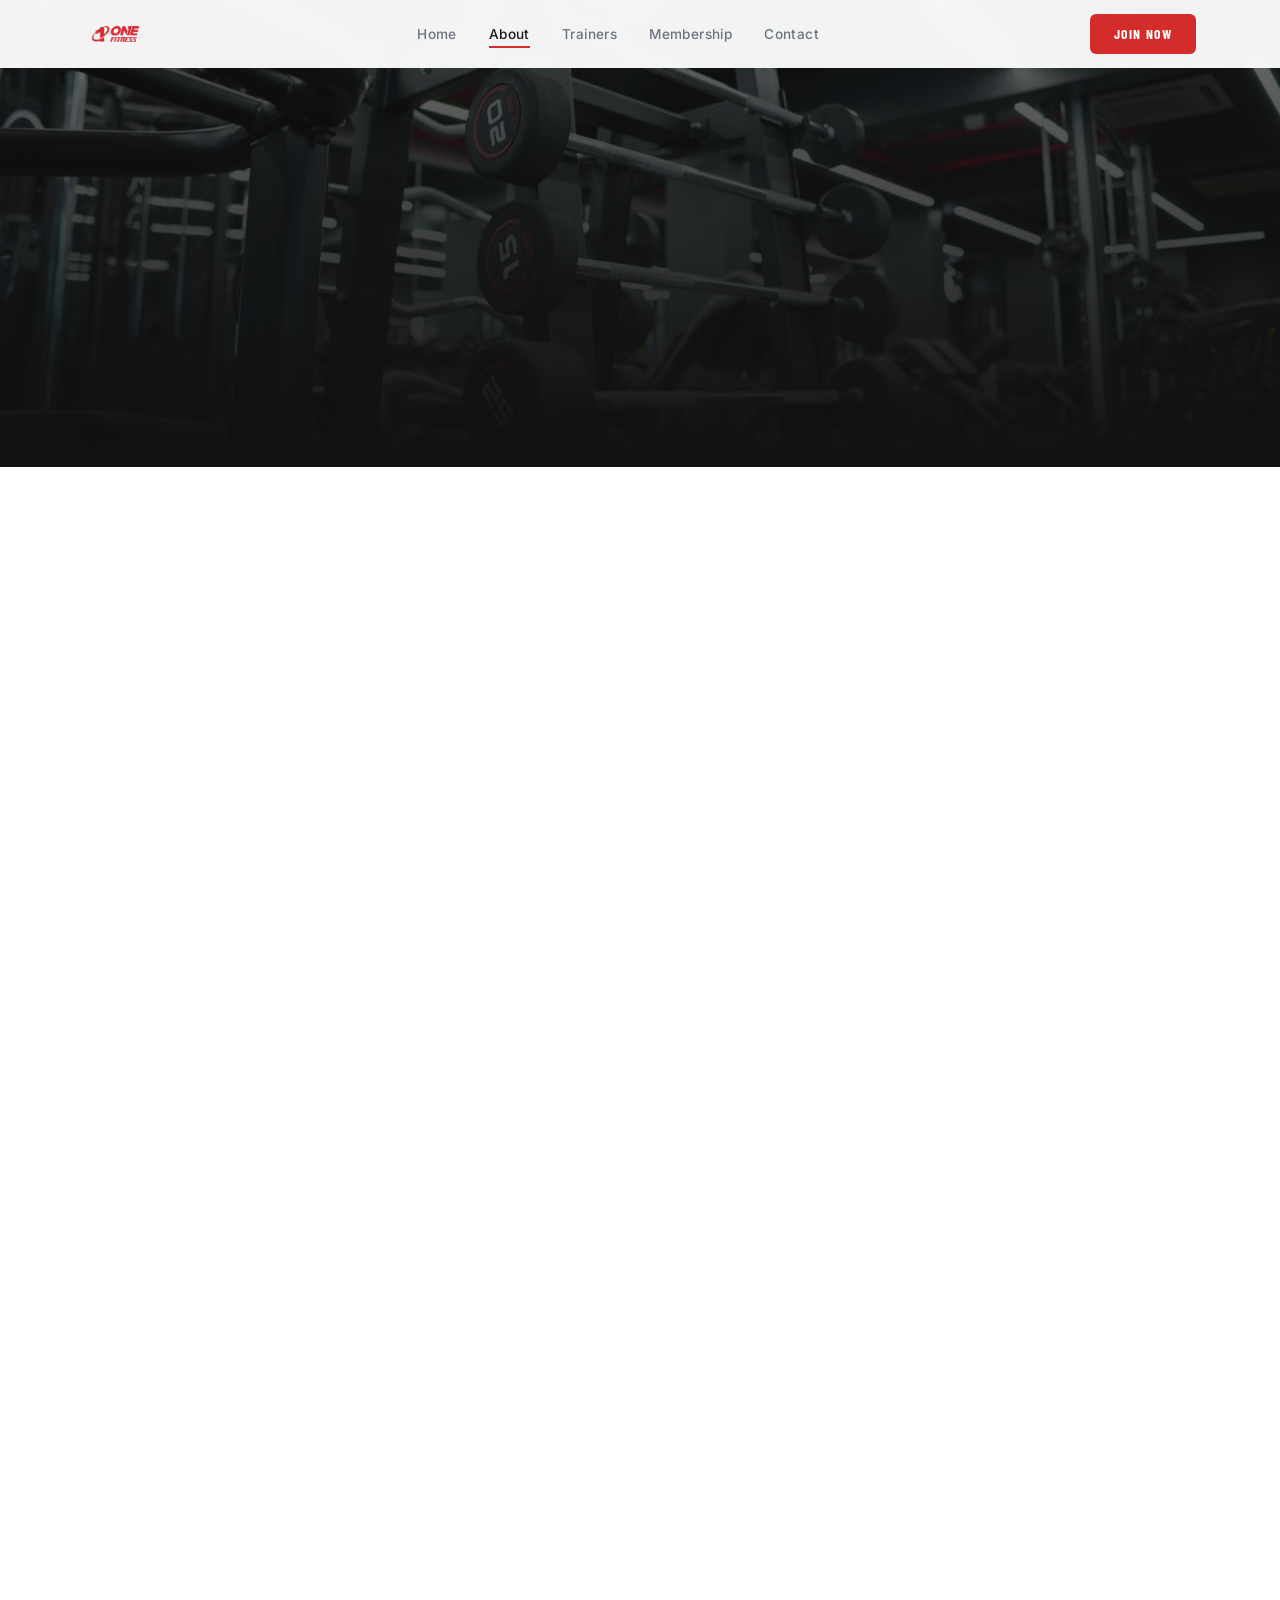
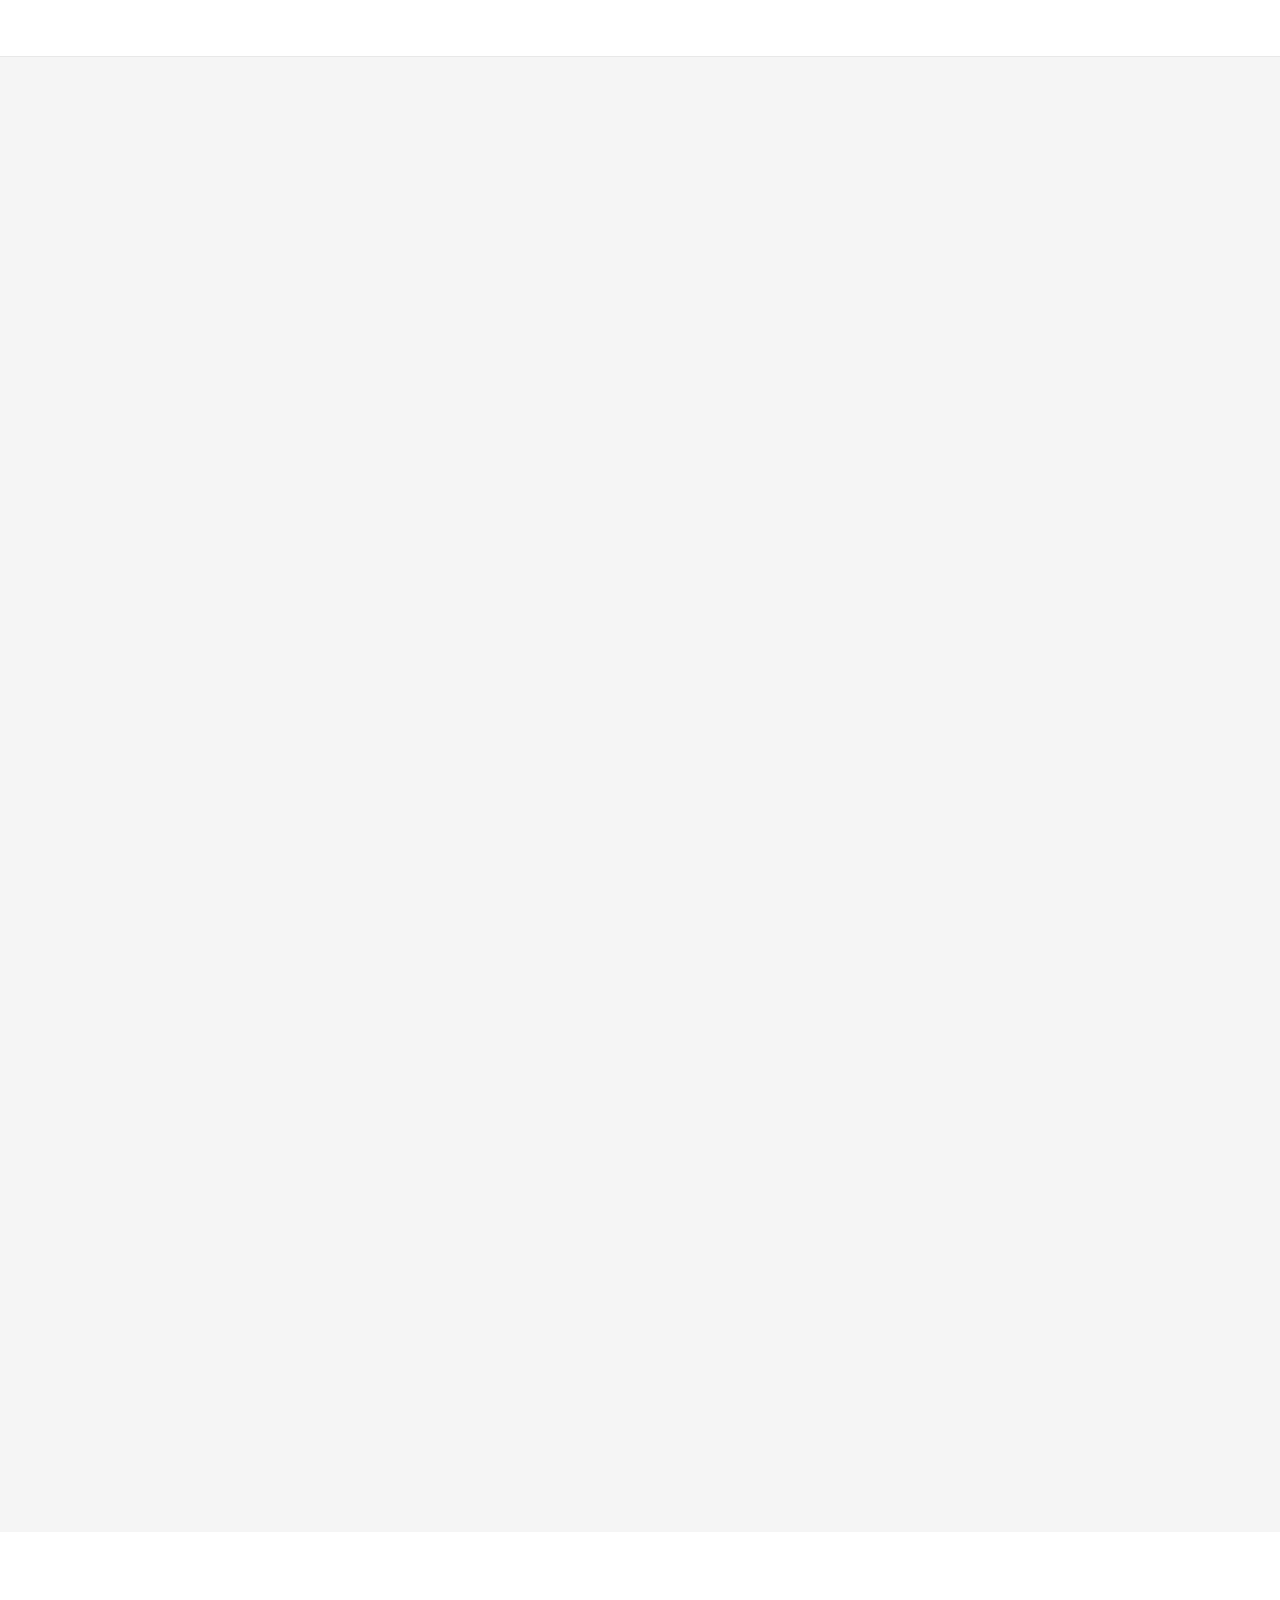
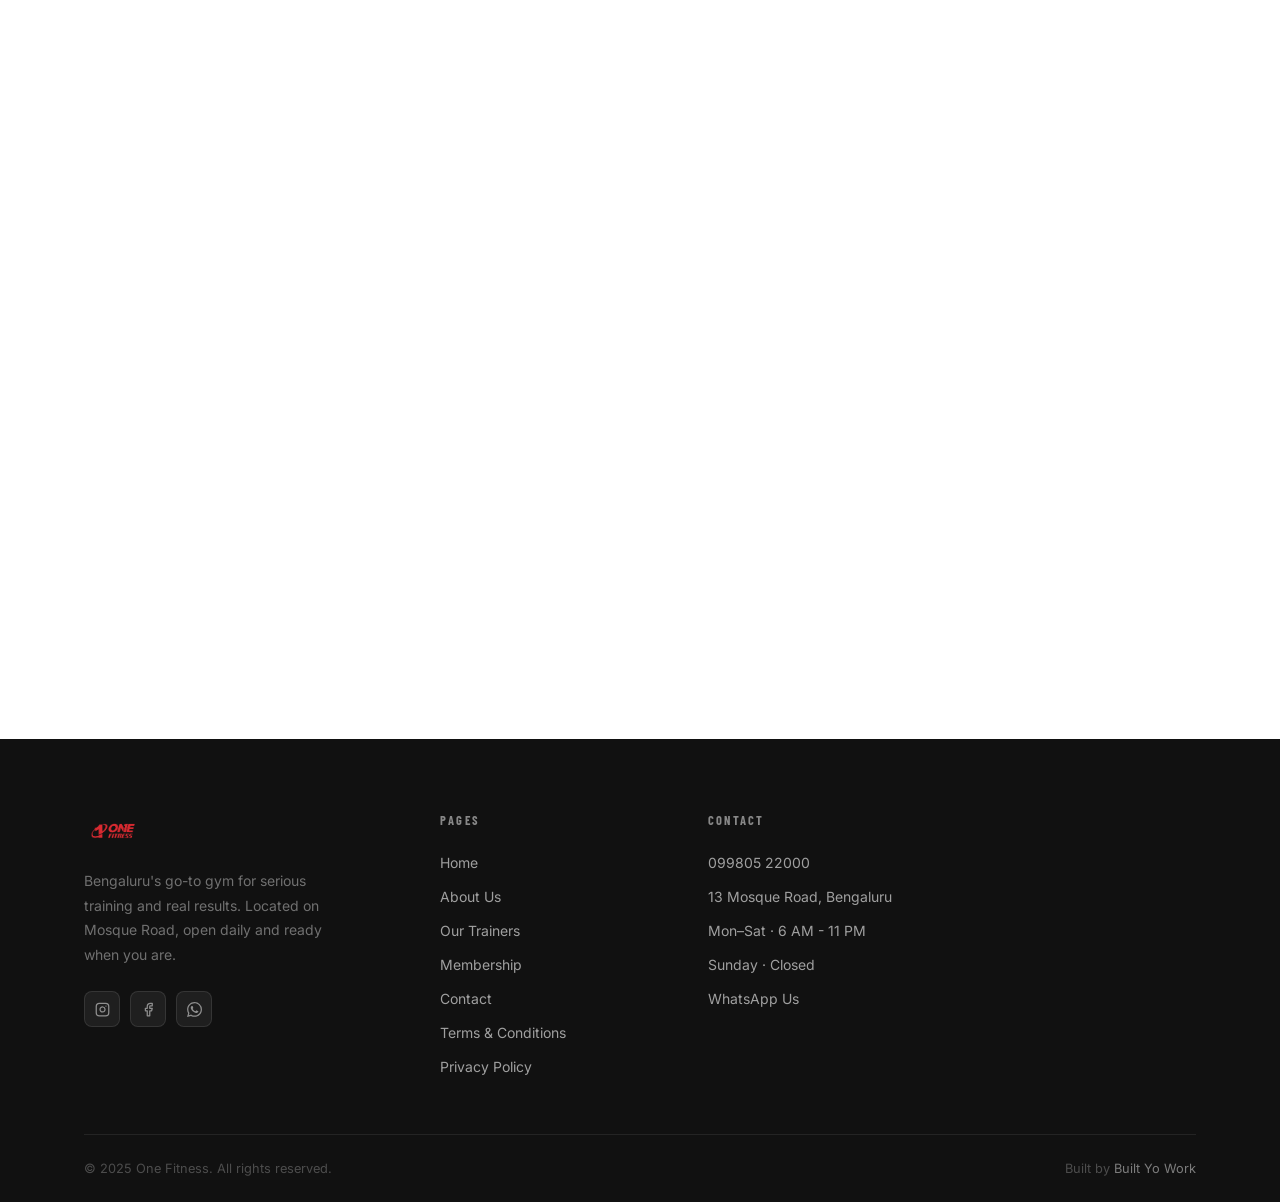
==== commit 88fbbcce: "maxtx fitness equip added" ====
--- a/about.html
+++ b/about.html
@@ -38,16 +38,26 @@
     </div>
     <div class="about-intro-image reveal reveal-delay-1">
       <div class="image-frame">
-        <img src="images/logowithoutbg.png" alt="cycle">
-         
-        <!-- <div style="width: 100%; height: 100%; background: var(--gray); border-radius: 12px; display:flex; align-items:center; justify-content:center; color:var(--muted);">
-           [ Gym Image Placeholder ]
-        </div> -->
+        <img src="images/logowithoutbg.png" alt="cycle" style="width: 100%; height: 100%; background: var(--gray); border-radius: 12px; display:flex; align-items:center; justify-content:center">
       </div>
     </div>
   </div>
 </section>
-
+<!-- ── EQUIPMENTS OVERVIEW ────────────────────────────────────────── -->
+<section class="about-intro">
+  <div class="wrap about-intro-grid">
+    <div class="about-intro-image reveal reveal-delay-1">
+      <div class="image-frame">
+        <img src="images/Matrix_Fitness_Logo.jpg" alt="cycle" style="width: 100%; height: 100%; background: var(--gray); border-radius: 12px; display:flex; align-items:center; justify-content:center">
+      </div>
+    </div>
+    <div class="about-intro-text reveal">
+      <h2 class="section-title">Powered by <em>Matrix</em><br>Equipments.</h2>
+      <p>Our facility is equipped with premium Matrix Fitness machines designed for performance, comfort, and durability. Whether you're building strength, improving fitness, or starting your transformation, you'll have access to equipment trusted by leading gyms worldwide.</p>
+      <p>Combined with a spacious training environment and a results-focused approach, our facility provides the ideal setting for beginners and experienced athletes alike to train with confidence and consistency.</p>
+    </div>
+  </div>
+</section>
 <!-- ── FACILITIES & EQUIPMENT ─────────────────────────────── -->
 <section class="facilities-section">
   <div class="wrap">
--- a/style.css
+++ b/style.css
@@ -1022,6 +1022,29 @@
 .reveal-delay-3 { transition-delay: 0.3s; }
 .reveal-delay-4 { transition-delay: 0.4s; }
 .reveal-delay-5 { transition-delay: 0.5s; }
+/* ══════════════════════════════════════════════════════════════
+   whatsapp floating
+══════════════════════════════════════════════════════════════ */
+
+.whatsapp-float{
+    position:fixed;
+    bottom:25px;
+    right:25px;
+    width:60px;
+    height:60px;
+    border-radius:50%;
+    background:#25D366;
+    display:flex;
+    align-items:center;
+    justify-content:center;
+    box-shadow:0 4px 15px rgba(0,0,0,.25);
+    z-index:9999;
+    transition:.3s;
+}
+
+.whatsapp-float:hover{
+    transform:scale(1.1);
+}
 
 /* ══════════════════════════════════════════════════════════════
    RESPONSIVE — TABLET ≤ 900px
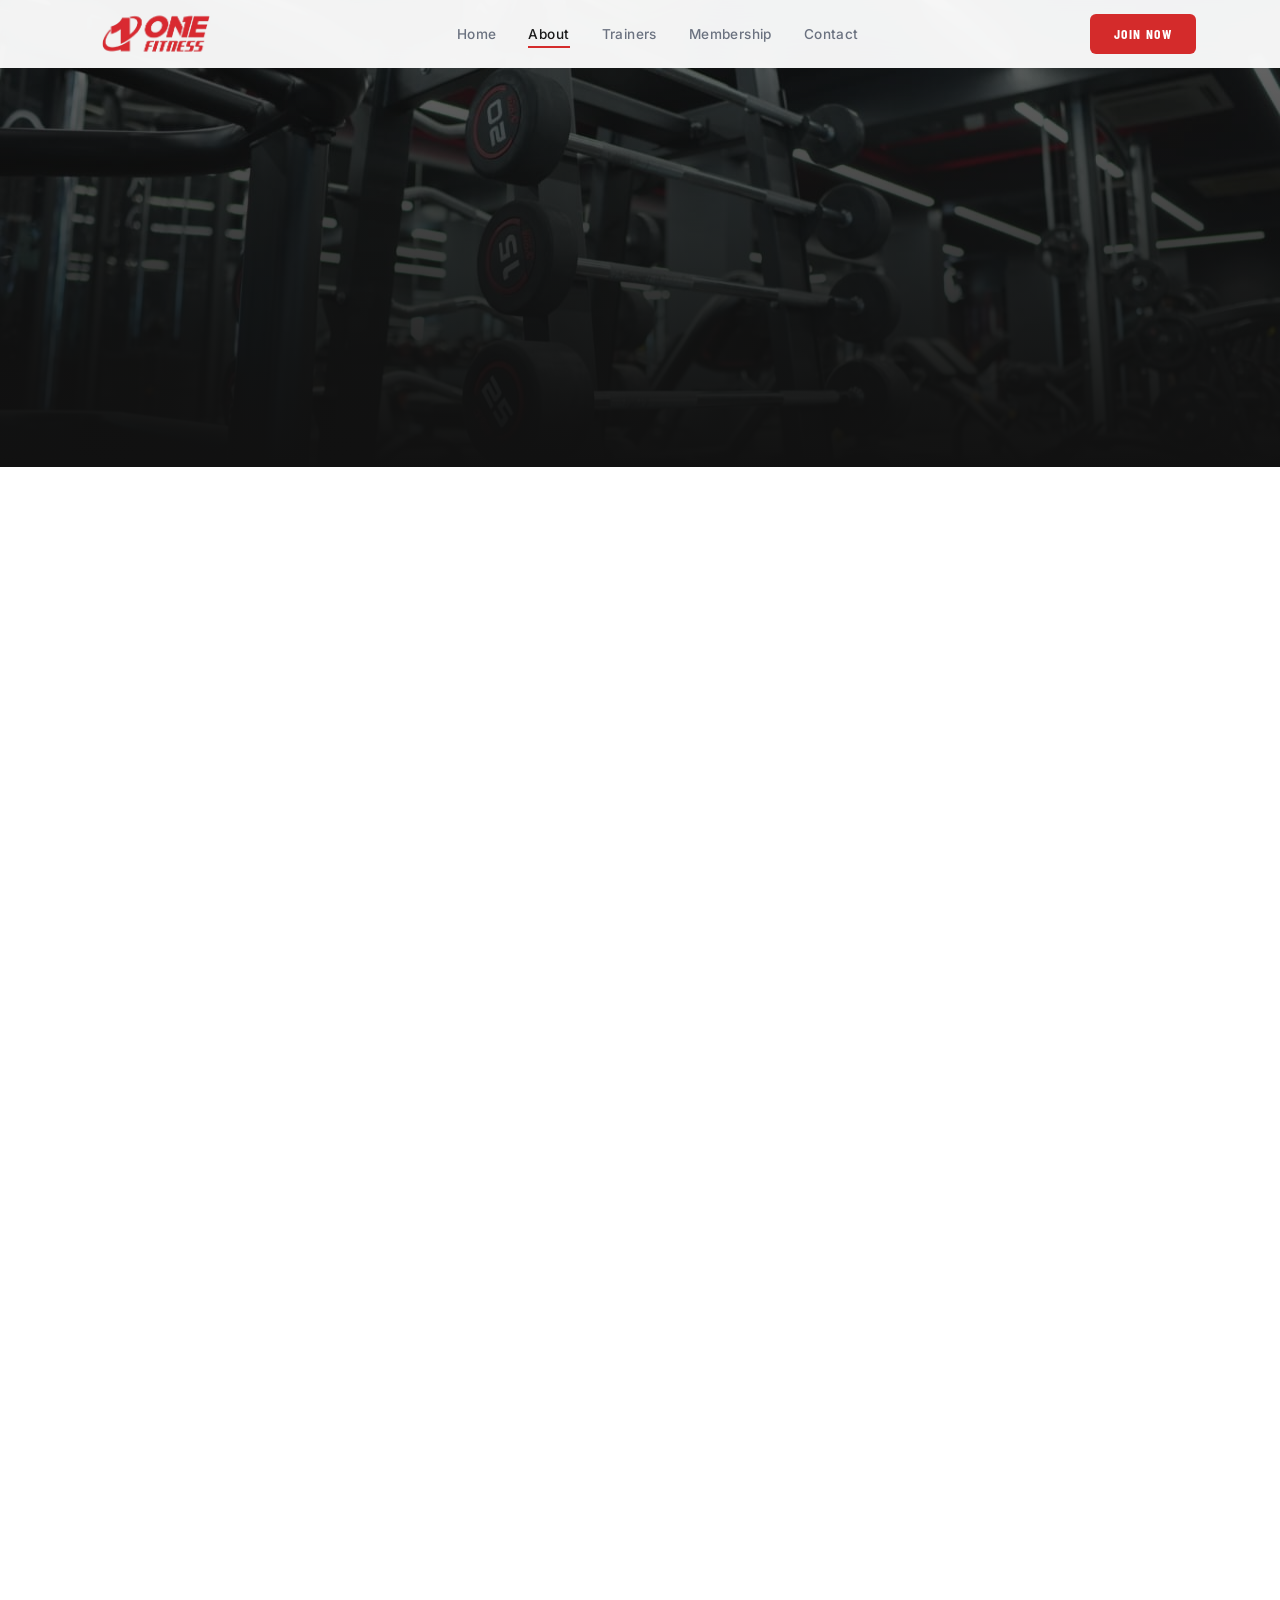
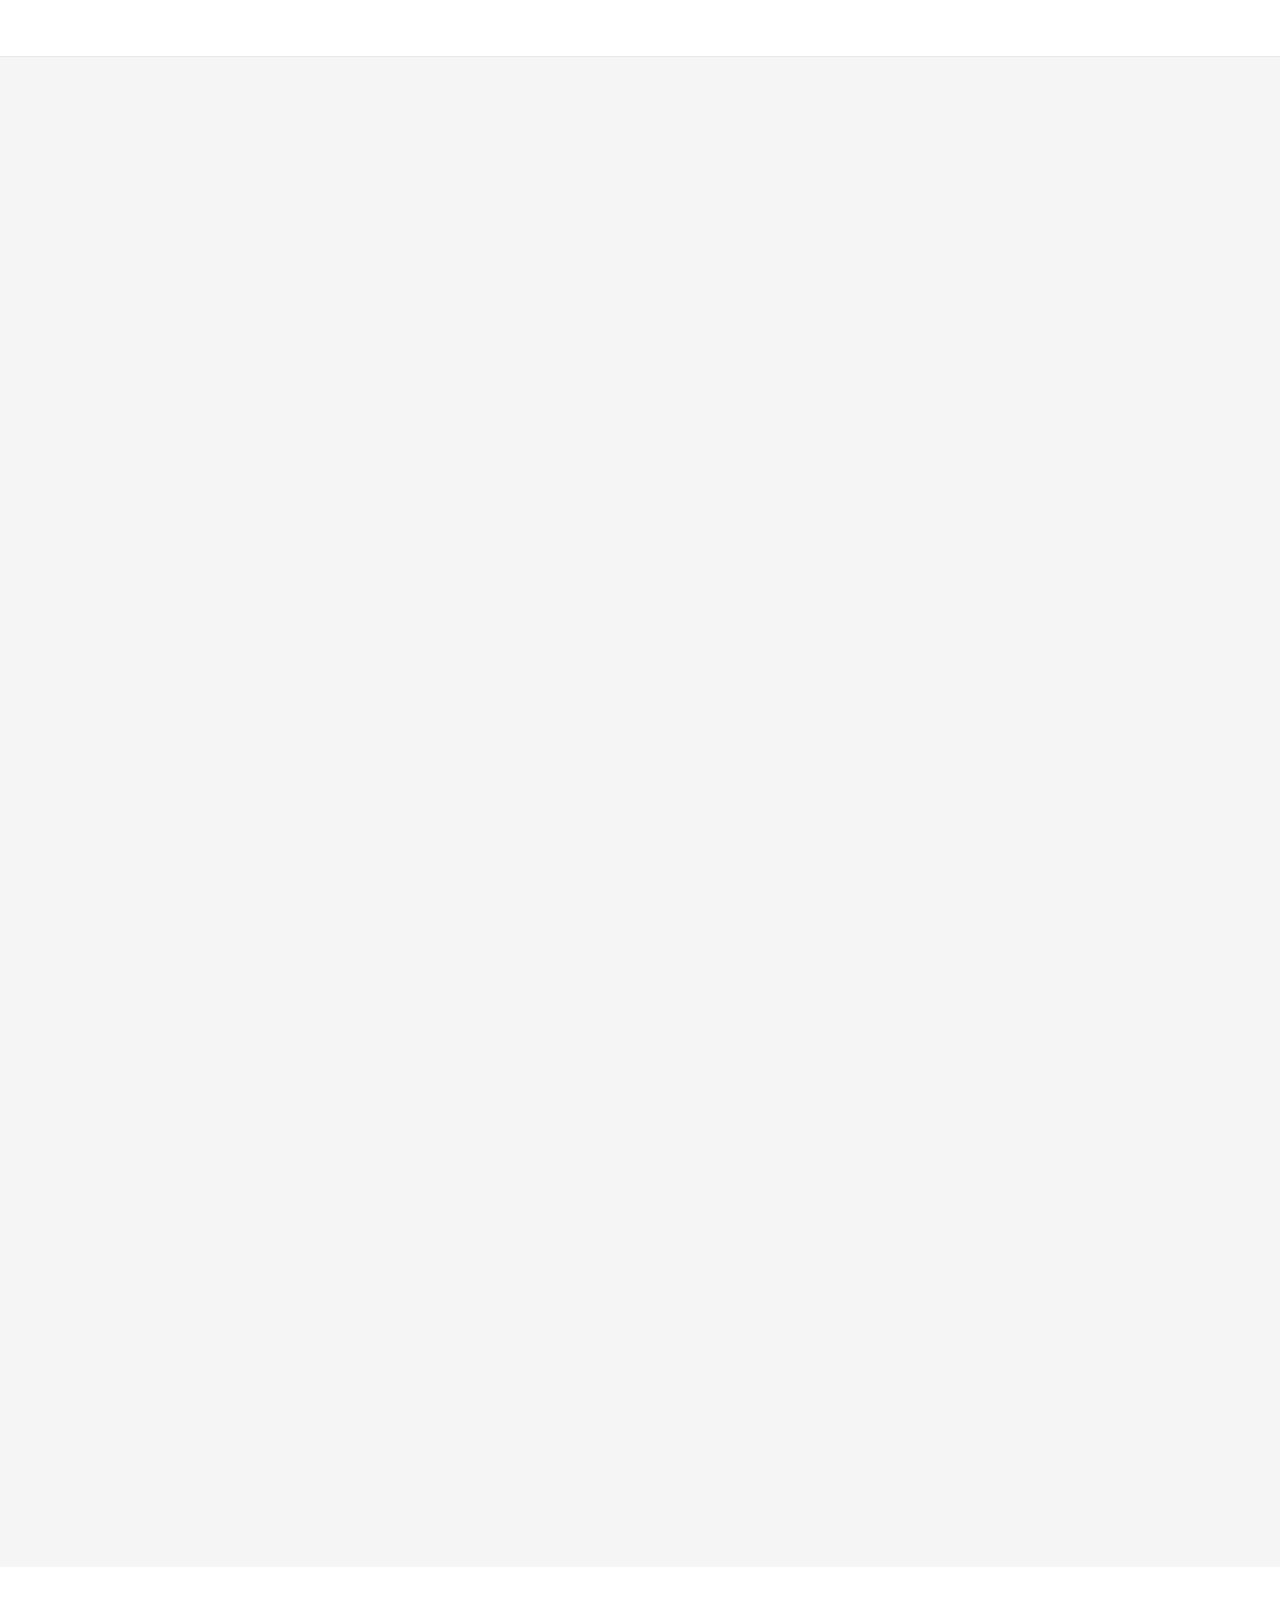
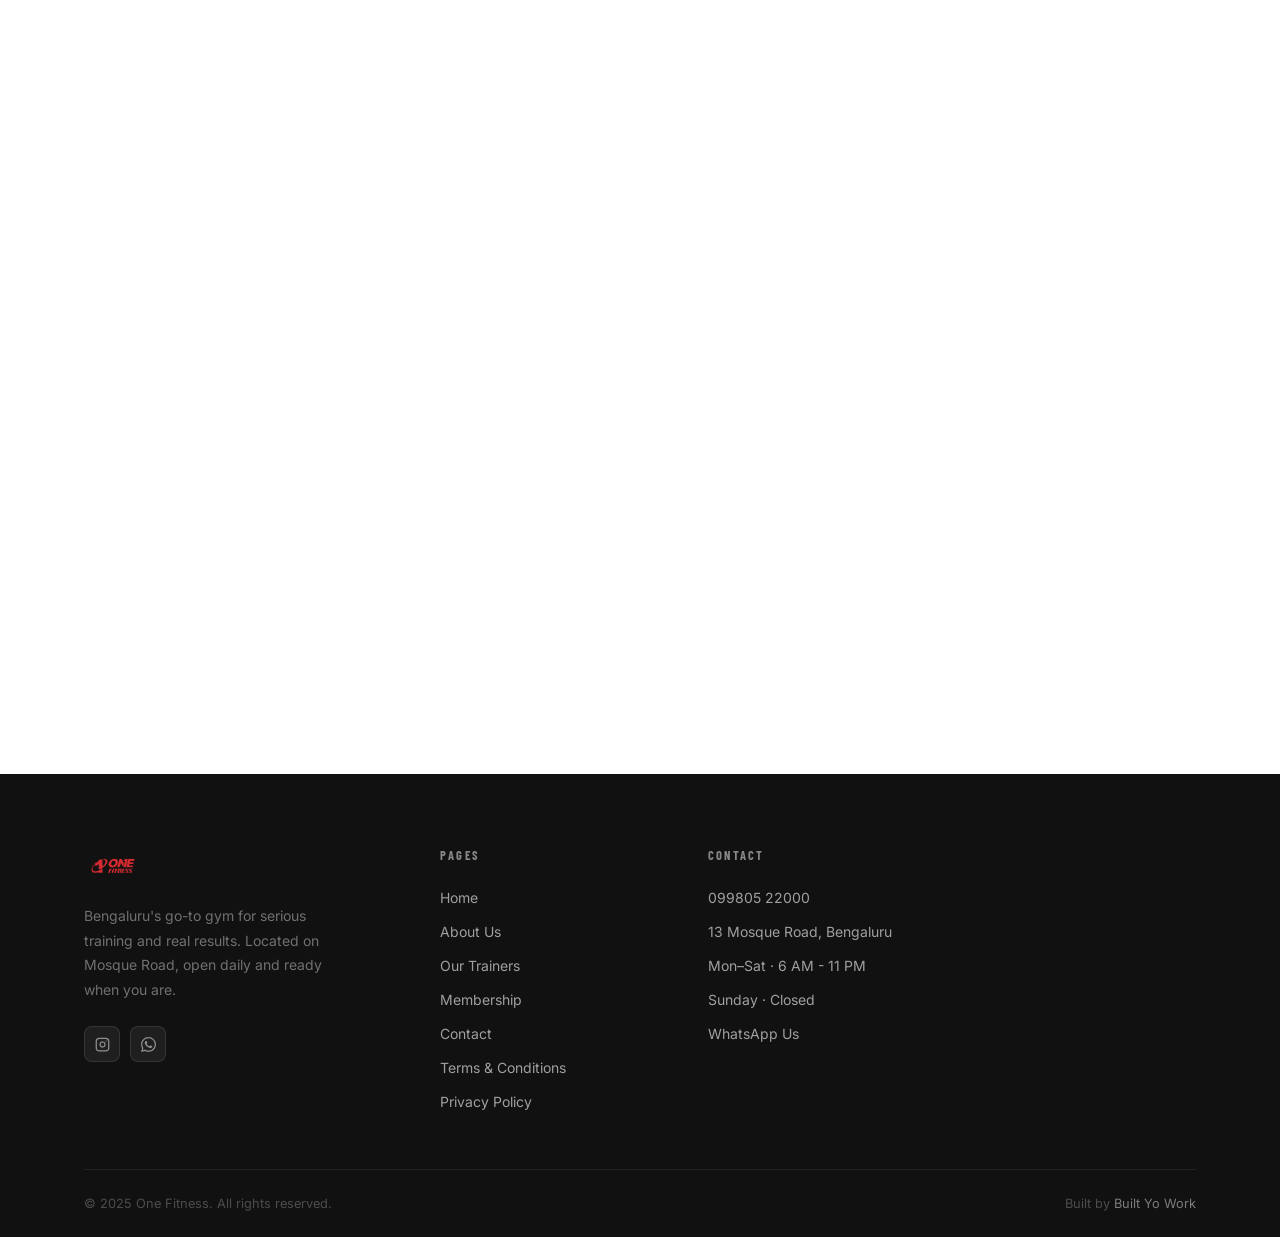
==== commit 386d1777: "logo links text" ====
--- a/about.html
+++ b/about.html
@@ -74,7 +74,7 @@
         <img src="images/treadmil.jpeg" alt="treadmill" style="width:100%; border-radius:8px; margin-bottom:8px;">
         <h3>Cardio Zone</h3>
         <ul class="eq-list">
-          <li><strong>5x</strong> Professional Treadmills</li>
+          <li><strong>6x</strong> Professional Treadmills</li>
           <li><strong>Multiple</strong> Stationary Cycles</li>
           <li>Ellipticals &amp; Rowers</li>
         </ul>
@@ -102,6 +102,7 @@
           <li>Complete Lower Body Circuit</li>
           <li>Cable Crossover Station</li>
           <li>Multi-trainer Setup</li>
+          <li>And More</li>
         </ul>
       </div>
 
--- a/style.css
+++ b/style.css
@@ -176,7 +176,7 @@
   flex-shrink: 0;
 }
 .logo-wrap img {
-  height: 44px;
+  height: 100px;
   width: auto;
 }
 /* Fallback text logo if image missing */
--- a/style_pages.css
+++ b/style_pages.css
@@ -468,3 +468,312 @@
 @media (max-width: 560px) {
   .trainers-grid { grid-template-columns: 1fr; }
 }
+
+/* ============================================================
+   ONE FITNESS — Lead Generation Popup
+   ============================================================ */
+
+/* Overlay */
+#of-popup-overlay,
+#of-success-overlay {
+  position: fixed;
+  inset: 0;
+  z-index: 9999;
+  display: flex;
+  align-items: center;
+  justify-content: center;
+  background: rgba(0, 0, 0, 0.72);
+  backdrop-filter: blur(6px);
+  -webkit-backdrop-filter: blur(6px);
+  opacity: 0;
+  transition: opacity 0.35s ease;
+  padding: 1rem;
+}
+
+#of-popup-overlay.of-popup-visible,
+#of-success-overlay.of-popup-visible {
+  opacity: 1;
+}
+
+/* Card — glassmorphism */
+#of-popup-card {
+  position: relative;
+  background: rgba(12, 12, 12, 0.92);
+  border: 1px solid rgba(255, 255, 255, 0.08);
+  border-radius: 20px;
+  padding: 2.5rem 2rem 2rem;
+  width: 100%;
+  max-width: 430px;
+  box-shadow:
+    0 0 0 1px rgba(225, 29, 72, 0.15),
+    0 32px 64px rgba(0, 0, 0, 0.7),
+    inset 0 1px 0 rgba(255, 255, 255, 0.06);
+  transform: translateY(24px) scale(0.97);
+  transition: transform 0.38s cubic-bezier(0.34, 1.56, 0.64, 1);
+}
+
+#of-popup-overlay.of-popup-visible #of-popup-card {
+  transform: translateY(0) scale(1);
+}
+
+/* Close button */
+#of-popup-close {
+  position: absolute;
+  top: 1rem;
+  right: 1rem;
+  background: rgba(255, 255, 255, 0.07);
+  border: 1px solid rgba(255, 255, 255, 0.1);
+  color: #aaa;
+  width: 32px;
+  height: 32px;
+  border-radius: 50%;
+  font-size: 1.2rem;
+  line-height: 1;
+  cursor: pointer;
+  display: flex;
+  align-items: center;
+  justify-content: center;
+  transition: background 0.2s, color 0.2s;
+  padding: 0;
+}
+
+#of-popup-close:hover {
+  background: rgba(225, 29, 72, 0.2);
+  color: #fff;
+  border-color: rgba(225, 29, 72, 0.4);
+}
+
+/* Badge */
+#of-popup-badge {
+  display: inline-block;
+  background: rgba(225, 29, 72, 0.15);
+  border: 1px solid rgba(225, 29, 72, 0.35);
+  color: #e11d48;
+  font-size: 0.65rem;
+  font-weight: 700;
+  letter-spacing: 0.12em;
+  text-transform: uppercase;
+  padding: 0.3em 0.75em;
+  border-radius: 100px;
+  margin-bottom: 1rem;
+}
+
+/* Heading */
+#of-popup-heading {
+  color: #ffffff;
+  font-size: clamp(1.35rem, 4vw, 1.65rem);
+  font-weight: 800;
+  line-height: 1.25;
+  margin: 0 0 0.5rem;
+  letter-spacing: -0.02em;
+}
+
+/* Subtitle */
+#of-popup-subtitle {
+  color: #9ca3af;
+  font-size: 0.9rem;
+  line-height: 1.55;
+  margin: 0 0 1.5rem;
+}
+
+/* Form fields */
+#of-popup-form {
+  display: flex;
+  flex-direction: column;
+  gap: 0.85rem;
+}
+
+.of-field-group {
+  display: flex;
+  flex-direction: column;
+  gap: 0.35rem;
+}
+
+.of-field-group label {
+  color: #d1d5db;
+  font-size: 0.78rem;
+  font-weight: 600;
+  letter-spacing: 0.04em;
+  text-transform: uppercase;
+}
+
+.of-field-group input {
+  background: rgba(255, 255, 255, 0.05);
+  border: 1px solid rgba(255, 255, 255, 0.1);
+  border-radius: 10px;
+  color: #ffffff;
+  font-size: 0.95rem;
+  padding: 0.7rem 0.9rem;
+  outline: none;
+  transition: border-color 0.2s, box-shadow 0.2s;
+  width: 100%;
+  box-sizing: border-box;
+}
+
+.of-field-group input::placeholder {
+  color: #4b5563;
+}
+
+.of-field-group input:focus {
+  border-color: rgba(225, 29, 72, 0.6);
+  box-shadow: 0 0 0 3px rgba(225, 29, 72, 0.12);
+  background: rgba(255, 255, 255, 0.07);
+}
+
+/* Submit button */
+#of-popup-submit {
+  margin-top: 0.4rem;
+  background: #e11d48;
+  border: none;
+  border-radius: 10px;
+  color: #fff;
+  font-size: 0.95rem;
+  font-weight: 700;
+  letter-spacing: 0.03em;
+  padding: 0.85rem 1.5rem;
+  cursor: pointer;
+  width: 100%;
+  transition: background 0.2s, transform 0.15s, box-shadow 0.2s;
+  display: flex;
+  align-items: center;
+  justify-content: center;
+  gap: 0.5rem;
+  box-shadow: 0 4px 20px rgba(225, 29, 72, 0.35);
+}
+
+#of-popup-submit:hover:not(:disabled) {
+  background: #be123c;
+  transform: translateY(-1px);
+  box-shadow: 0 6px 28px rgba(225, 29, 72, 0.5);
+}
+
+#of-popup-submit:active:not(:disabled) {
+  transform: translateY(0);
+}
+
+#of-popup-submit:disabled {
+  opacity: 0.65;
+  cursor: not-allowed;
+}
+
+#of-submit-spinner svg {
+  animation: of-spin 0.8s linear infinite;
+}
+
+/* Privacy note */
+#of-popup-privacy {
+  color: #6b7280;
+  font-size: 0.75rem;
+  text-align: center;
+  margin: 0.9rem 0 0;
+}
+
+/* Inline error */
+.of-inline-error {
+  color: #f87171;
+  font-size: 0.8rem;
+  text-align: center;
+  margin: 0.25rem 0 0;
+}
+
+/* ── Success modal ───────────────────────────────────────── */
+#of-success-card {
+  background: rgba(12, 12, 12, 0.95);
+  border: 1px solid rgba(225, 29, 72, 0.25);
+  border-radius: 20px;
+  padding: 2.5rem 2rem;
+  width: 100%;
+  max-width: 380px;
+  text-align: center;
+  box-shadow: 0 32px 64px rgba(0, 0, 0, 0.7);
+  transform: scale(0.92);
+  transition: transform 0.38s cubic-bezier(0.34, 1.56, 0.64, 1);
+}
+
+#of-success-overlay.of-popup-visible #of-success-card {
+  transform: scale(1);
+}
+
+#of-success-icon {
+  width: 72px;
+  height: 72px;
+  background: rgba(225, 29, 72, 0.1);
+  border-radius: 50%;
+  display: flex;
+  align-items: center;
+  justify-content: center;
+  margin: 0 auto 1.25rem;
+  border: 1px solid rgba(225, 29, 72, 0.25);
+}
+
+#of-success-card h3 {
+  color: #fff;
+  font-size: 1.4rem;
+  font-weight: 800;
+  margin: 0 0 0.75rem;
+}
+
+#of-success-card p {
+  color: #9ca3af;
+  font-size: 0.9rem;
+  line-height: 1.6;
+  margin: 0 0 1.5rem;
+}
+
+#of-success-close {
+  background: #e11d48;
+  border: none;
+  border-radius: 10px;
+  color: #fff;
+  font-size: 0.9rem;
+  font-weight: 700;
+  padding: 0.7rem 2rem;
+  cursor: pointer;
+  transition: background 0.2s;
+}
+
+#of-success-close:hover {
+  background: #be123c;
+}
+
+/* ── Animations ─────────────────────────────────────────── */
+@keyframes of-spin {
+  to { transform: rotate(360deg); }
+}
+
+@keyframes of-shake {
+  0%, 100% { transform: translateX(0); }
+  20%       { transform: translateX(-6px); }
+  40%       { transform: translateX(6px); }
+  60%       { transform: translateX(-4px); }
+  80%       { transform: translateX(4px); }
+}
+
+.of-shake {
+  animation: of-shake 0.4s ease;
+}
+
+/* ── Reduced motion ─────────────────────────────────────── */
+@media (prefers-reduced-motion: reduce) {
+  #of-popup-card,
+  #of-success-card,
+  #of-popup-overlay,
+  #of-success-overlay {
+    transition: opacity 0.2s ease;
+    transform: none !important;
+  }
+  #of-submit-spinner svg {
+    animation: none;
+  }
+}
+
+/* ── Mobile ─────────────────────────────────────────────── */
+@media (max-width: 480px) {
+  #of-popup-card {
+    padding: 2rem 1.25rem 1.5rem;
+    border-radius: 16px;
+  }
+  #of-popup-heading {
+    font-size: 1.25rem;
+  }
+}
